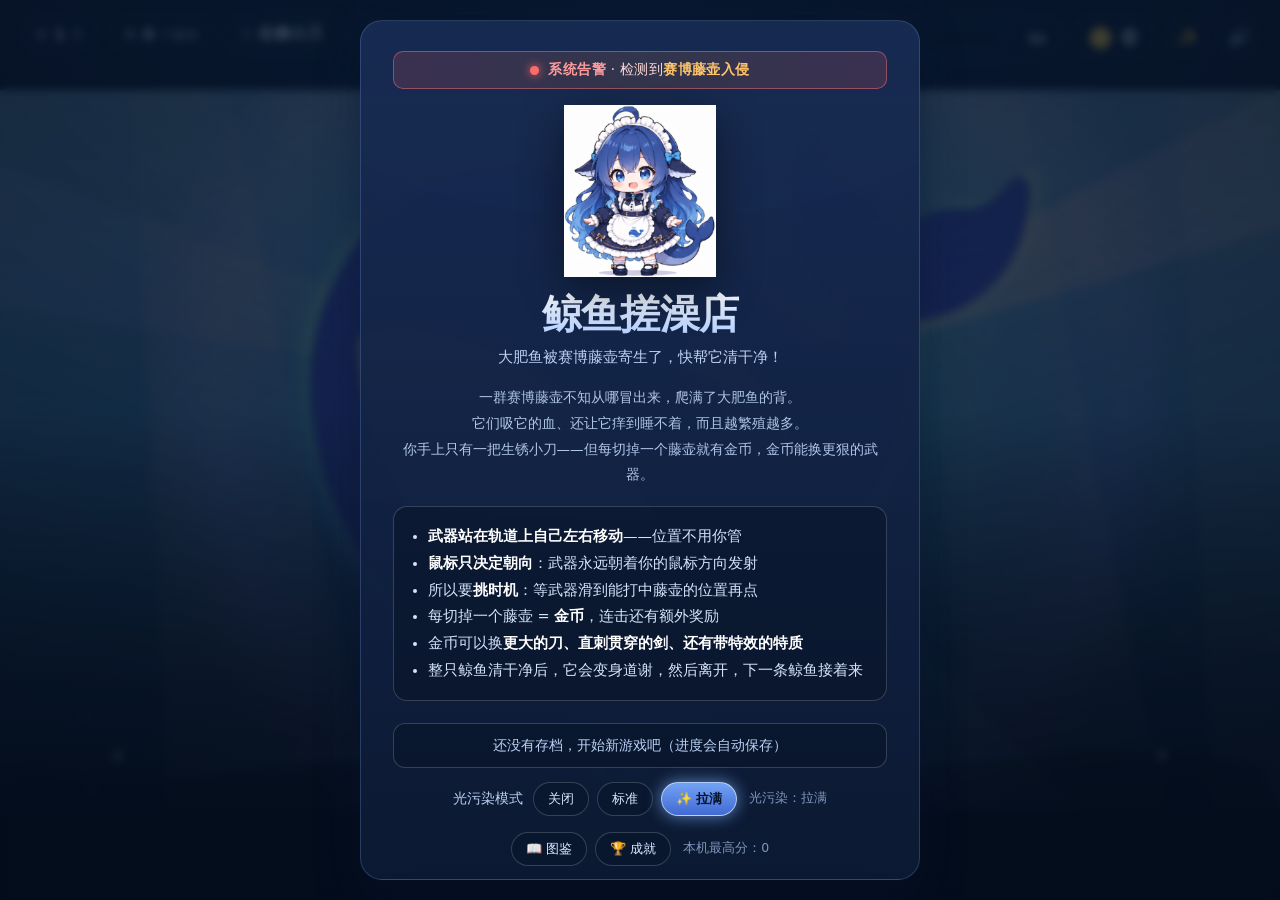
==== index.html @ d919ae7b "Add files via upload" ====
<!doctype html>
<html lang="zh-CN">
<head>
<meta charset="utf-8">
<meta name="viewport" content="width=device-width, initial-scale=1, maximum-scale=1, user-scalable=no">
<title>鲸鱼搓澡店 · Whale Spa</title>
<link rel="stylesheet" href="css/style.css">
</head>
<body>

<div id="app">
  <canvas id="stage"></canvas>

  <!-- ------------------------------------------------------------------ HUD -->
  <div class="hud">
    <div class="hud-left">
      <div class="pill"><span class="k">第</span><b id="round">1</b><span class="k">关</span></div>
      <div class="pill"><span class="k">剩</span><b id="left">0</b><span class="k">个藤壶</span></div>
      <div class="pill"><span class="k">刀</span><b id="knifeName">生锈小刀</b></div>
      <div class="pill combo"><b id="combo"></b></div>
    </div>
    <div class="hud-right">
      <div class="airwrap" title="氧气：用完这轮就结束">
        <span class="airlabel">氧气</span>
        <div class="airbar"><i id="airFill"></i></div>
        <b id="airSecs">0s</b>
      </div>
      <div class="coinbox"><span class="coin">🪙</span><b id="coins">0</b></div>
      <button id="btnDev" class="icobtn hidden" title="开发者控制台（只在 ?dev=1 时出现）">🛠</button>
      <button id="btnFx" class="icobtn" title="光污染模式：点击切换 关闭 / 标准 / 拉满">✨</button>
      <button id="btnSound" class="icobtn" title="音效开关">🔇</button>
    </div>
  </div>

  <!-- ------------------------------------------------------------------ title -->
  <div id="title" class="overlay show">
    <div class="panel">
      <div class="alertbar">
        <span class="alertdot"></span>
        <span><b>系统告警</b> · 检测到<em>赛博藤壶入侵</em></span>
      </div>
      <img id="portrait" alt="鲸鱼女仆" class="portrait">
      <h1>鲸鱼搓澡店</h1>
      <p class="tag">大肥鱼被赛博藤壶寄生了，快帮它清干净！</p>
      <p class="brief">
        一群赛博藤壶不知从哪冒出来，爬满了大肥鱼的背。<br>
        它们吸它的血、还让它痒到睡不着，而且越繁殖越多。<br>
        你手上只有一把生锈小刀——但每切掉一个藤壶就有金币，金币能换更狠的武器。
      </p>
      <ul class="howto">
        <li><b>武器站在轨道上自己左右移动</b>——位置不用你管</li>
        <li><b>鼠标只决定朝向</b>：武器永远朝着你的鼠标方向发射</li>
        <li>所以要<b>挑时机</b>：等武器滑到能打中藤壶的位置再点</li>
        <li>每切掉一个藤壶 = <b>金币</b>，连击还有额外奖励</li>
        <li>金币可以换<b>更大的刀、直刺贯穿的剑、还有带特效的特质</b></li>
        <li>整只鲸鱼清干净后，它会变身道谢，然后离开，下一条鲸鱼接着来</li>
      </ul>
      <div id="saveInfo" class="saveinfo"></div>
      <div class="fxrow">
        <span class="fxlab">光污染模式</span>
        <button id="btnFxTitle" class="fxbtn" data-fx="off">关闭</button>
        <button id="btnFxTitle2" class="fxbtn" data-fx="normal">标准</button>
        <button id="btnFxTitle3" class="fxbtn" data-fx="max">✨ 拉满</button>
        <span id="fxInfo" class="fxnow">光污染：拉满</span>
      </div>
      <div class="fxrow">
        <button id="btnCodexTitle" class="fxbtn">📖 图鉴</button>
        <button id="btnAchvTitle" class="fxbtn">🏆 成就</button>
        <span id="bestInfo" class="fxnow">本机最高分：0</span>
      </div>
      <button id="btnContinue" class="primary hidden">继续上次的进度</button>
      <button id="btnStart" class="primary">开始救援</button>
      <button id="btnWipe" class="ghost small hidden">🗑 删除存档（全部重置）</button>
      <p class="hint">进度会自动保存在本机；换浏览器或清缓存会丢失。</p>
    </div>
  </div>

  <!-- ------------------------------------------------------------------ codex -->
  <div id="codex" class="overlay">
    <div class="panel wide">
      <header class="shophead">
        <h2>图鉴</h2>
        <div class="wallet" id="codexWallet">🪙 <b id="codexCoins">0</b></div>
      </header>
      <div class="codectabs">
        <button id="tab_types" class="fxbtn on" data-tab="types">藤壶图鉴</button>
        <button id="tab_items" class="fxbtn" data-tab="items">掉落物</button>
        <button id="tab_achv" class="fxbtn" data-tab="achv">成就</button>
        <button id="tab_hall" class="fxbtn" data-tab="hall">🏛 名人堂</button>
      </div>
      <div class="shopscroll" id="codexBody"></div>
      <div class="shopfoot">
        <button id="btnCodexClose" class="primary">返回</button>
      </div>
    </div>
  </div>

  <!-- ------------------------------------------------------------------ report -->
  <div id="report" class="overlay">
    <div class="panel report-panel">
      <h2>战绩图</h2>
      <p class="reporttip">保存下来发出去，让它们看看谁才是正统。</p>
      <div id="reportShot" class="reportshot"></div>
      <div class="fxrow">
        <a id="reportSave" class="fxbtn" download="whale-report.png">💾 保存图片</a>
        <button id="btnReportClose" class="fxbtn">关闭</button>
      </div>
    </div>
  </div>

  <!-- ------------------------------------------------------------------ ending -->
  <div id="ending" class="overlay">
    <div class="panel ending-panel">
      <div class="endingbadge">入侵已压制</div>
      <h2 id="endingTitle">评论区干净了</h2>
      <div class="endingtext" id="endingText"></div>
      <div class="endingstats" id="endingStats"></div>
      <p class="endingunlock" id="endingUnlock"></p>
      <button id="btnEnding" class="primary">继续 →</button>
    </div>
  </div>

  <!-- 成就 / 收集 弹条 -->
  <div id="toast" class="toast"></div>

  <!-- ------------------------------------------------------------------ story -->
  <div id="story" class="overlay">
    <div class="panel story-panel">
      <div class="storyhead">
        <span class="storywave" id="storyWave">第 5 波</span>
        <span class="storykind">大肥鱼 · 通讯接入</span>
      </div>
      <h2 id="storyTitle">标题</h2>
      <p class="storytext" id="storyText">正文</p>
      <button id="btnStory" class="primary">继续清理 →</button>
    </div>
  </div>

  <!-- ------------------------------------------------------------------ shop -->
  <div id="shop" class="overlay">
    <div class="panel wide">
      <header class="shophead">
        <h2>结算 · 换更好的武器</h2>
        <div class="wallet">🪙 <b id="shopCoins">0</b></div>
      </header>

      <div class="invasion" id="invasion">
        <div class="invlabel">
          <span>🧬 赛博藤壶入侵清除度</span>
          <b id="invPct">0%</b>
        </div>
        <div class="invbar"><i id="invFill"></i></div>
        <div class="invsub" id="invSub">已清理 0 波</div>
      </div>

      <div class="shopscroll" id="shopScroll">
        <h3>🔥 热搜榜（本机实时战况）</h3>
        <div id="trendList" class="trend"></div>

        <h3>🎰 抽卡 · 穿刺武器唯一出处</h3>
        <p class="gachanote">
          <b>剑 / 电锯 / 一只更大的藤壶</b>这类能贯穿的武器，商店不卖，<b>只能抽</b>。<br>
          SSR 只会出穿刺武器，绝不会抽到普通刀。连抽 20 次没出 SSR 必出一次。
        </p>
        <div class="gacharow">
          <button id="btnGacha1" class="fxbtn">单抽 · 🪙150</button>
          <button id="btnGacha10" class="fxbtn gold">十连 · 🪙1350<span class="sub2">必出 SR 以上</span></button>
        </div>
        <div id="gachaPity" class="gachapity"></div>
        <div id="gachaLog" class="gachalog"></div>

        <h3>武器（商店只有这些，都是不贯穿的）</h3>
        <div id="knifeList" class="cards"></div>

        <h3>特质（买了就一直有，带专属特效）</h3>
        <div id="perkList" class="cards perks"></div>

        <h3>道具</h3>
        <div id="upgradeList" class="cards upgrades"></div>
      </div>
      <p class="scrollhint">↑↓ 滚动查看更多　·　鼠标滚轮也可以</p>

      <p id="saveState" class="savestate"></p>
      <div class="shopfoot">
        <button id="btnResume" class="primary">下一条鲸鱼 →</button>
        <button id="btnCodex" class="ghost">📖 图鉴</button>
        <button id="btnReport" class="ghost">📸 战绩图</button>
        <button id="btnRestart" class="ghost">重新开始</button>
        <button id="btnWipe2" class="ghost">🗑 删除存档（全部重置）</button>
      </div>
    </div>
  </div>
</div>

<script src="js/rules.js"></script>
<script src="js/lore.js"></script>
<script src="js/save.js"></script>
<script src="js/assets.js"></script>
<script src="js/game.js"></script>
</body>
</html>
---- css/style.css ----
:root {
  --abyss: #4D6BFE;
  --deep: #123A6B;
  --ink: #0B1220;
  --paper: #F4F8FF;
  --gold: #FFD45E;
  --navy: #3B3C63;
  --line: rgba(255, 255, 255, 0.18);
  --shadow: 0 18px 44px rgba(6, 20, 44, 0.45);
}

* { box-sizing: border-box; }

html, body {
  margin: 0;
  height: 100%;
  overflow: hidden;
  background: #061428;
  color: var(--paper);
  font-family: Inter, 'Segoe UI', system-ui, -apple-system, 'PingFang SC', 'Microsoft YaHei', sans-serif;
  -webkit-user-select: none;
  user-select: none;
  -webkit-tap-highlight-color: transparent;
}

#app { position: fixed; inset: 0; }

#stage {
  position: absolute;
  inset: 0;
  width: 100%;
  height: 100%;
  display: block;
  cursor: crosshair;
  touch-action: none;
}

/* ------------------------------------------------------------------ HUD */
.hud {
  position: absolute;
  inset: 0;
  pointer-events: none;
  padding: 16px 20px;
  display: flex;
  justify-content: space-between;
  align-items: flex-start;
  font-size: 15px;
}
.hud-left { display: flex; gap: 10px; flex-wrap: wrap; }
.hud-right { display: flex; gap: 10px; }
.pill {
  background: rgba(8, 22, 44, 0.55);
  border: 1px solid var(--line);
  border-radius: 999px;
  padding: 7px 14px;
  backdrop-filter: blur(6px);
  display: flex;
  align-items: center;
  gap: 6px;
  white-space: nowrap;
}
.pill .k { opacity: 0.72; font-size: 13px; }
.pill b { font-size: 16px; font-variant-numeric: tabular-nums; }
.pill.combo b { color: var(--gold); }
.coinbox {
  background: rgba(8, 22, 44, 0.6);
  border: 1px solid var(--line);
  border-radius: 999px;
  padding: 8px 18px 8px 14px;
  display: flex;
  align-items: center;
  gap: 9px;
  font-size: 22px;
  font-weight: 700;
  font-variant-numeric: tabular-nums;
  backdrop-filter: blur(6px);
}
.coinbox .coin { font-size: 20px; }

/* ------------------------------------------------------------------ air meter */
.airwrap {
  display: flex;
  align-items: center;
  gap: 10px;
  background: rgba(8, 22, 44, 0.6);
  border: 1px solid var(--line);
  border-radius: 999px;
  padding: 8px 16px;
  backdrop-filter: blur(6px);
}
.airlabel { font-size: 12.5px; opacity: 0.75; }
.airbar {
  width: 132px;
  height: 12px;
  border-radius: 999px;
  background: rgba(4, 14, 30, 0.75);
  overflow: hidden;
  box-shadow: inset 0 0 0 1px rgba(255, 255, 255, 0.12);
}
.airbar i {
  display: block;
  height: 100%;
  width: 100%;
  border-radius: 999px;
  background: linear-gradient(90deg, #7BE7C0, #35C7E8);
  transition: background 0.3s ease;
}
.airbar i.low { background: linear-gradient(90deg, #FF9A5A, #FF5C7A); }
.airwrap b {
  font-size: 14px;
  font-variant-numeric: tabular-nums;
  min-width: 34px;
  text-align: right;
}

/* 音效开关 */
.icobtn {
  pointer-events: auto;
  background: rgba(8, 22, 44, 0.6);
  border: 1px solid var(--line);
  color: #EAF2FF;
  border-radius: 999px;
  width: 42px;
  height: 42px;
  font-size: 18px;
  line-height: 1;
  cursor: pointer;
}
.icobtn:hover { filter: brightness(1.15); }

/* 光污染开关 */
.icobtn.off { opacity: 0.45; filter: grayscale(1); }
.fxrow {
  display: flex;
  align-items: center;
  justify-content: center;
  flex-wrap: wrap;
  gap: 8px;
  margin: 4px 0 16px;
}
.fxlab { font-size: 13.5px; color: #BBD2F5; margin-right: 2px; }
.fxbtn {
  pointer-events: auto;
  background: rgba(8, 22, 44, 0.6);
  border: 1px solid var(--line);
  color: #DCE8FF;
  border-radius: 999px;
  padding: 7px 14px;
  font-size: 13px;
  cursor: pointer;
  transition: all 0.15s;
}
.fxbtn:hover { filter: brightness(1.2); }
.fxbtn.on {
  background: linear-gradient(180deg, rgba(120, 170, 255, 0.95), rgba(70, 110, 220, 0.95));
  border-color: rgba(200, 225, 255, 0.8);
  color: #06142C;
  font-weight: 700;
  box-shadow: 0 0 16px rgba(130, 180, 255, 0.7);
}
.fxnow { font-size: 12.5px; color: #7E97BC; margin-left: 4px; }

/* ---------------- 叙事层：入侵告警 / 清除度 / 剧情弹窗 ---------------- */

/* 标题页的入侵告警条 */
.alertbar {
  position: relative;
  z-index: 2;               /* 保证不会被立绘之类的东西盖住 */
  display: flex;
  align-items: center;
  justify-content: center;
  gap: 9px;
  margin: 0 0 16px;
  padding: 9px 16px;
  border-radius: 10px;
  background: linear-gradient(90deg, rgba(255, 90, 90, 0.16), rgba(255, 150, 60, 0.12), rgba(255, 90, 90, 0.16));
  border: 1px solid rgba(255, 120, 120, 0.45);
  color: #FFD9D9;
  font-size: 13.5px;
  letter-spacing: 0.4px;
}
.alertbar b { color: #FF9B9B; }
.alertbar em { font-style: normal; color: #FFC46B; font-weight: 700; }
.alertdot {
  width: 9px; height: 9px; border-radius: 50%;
  background: #FF6B6B;
  box-shadow: 0 0 10px #FF6B6B;
  animation: alertpulse 1.1s ease-in-out infinite;
}
@keyframes alertpulse {
  0%, 100% { opacity: 1; transform: scale(1); }
  50% { opacity: 0.35; transform: scale(0.75); }
}

/* 标题页的剧情简介 */
.brief {
  margin: 0 0 18px;
  font-size: 13.5px;
  line-height: 1.9;
  color: #AFC6E8;
}

/* 商店里的入侵清除度 */
.invasion {
  flex: 0 0 auto;
  margin: 12px 0 4px;
  padding: 12px 16px;
  border-radius: 12px;
  background: rgba(6, 18, 38, 0.55);
  border: 1px solid rgba(140, 180, 255, 0.22);
}
.invlabel {
  display: flex;
  align-items: baseline;
  justify-content: space-between;
  font-size: 13.5px;
  color: #CFE0FA;
  margin-bottom: 8px;
}
.invlabel b { font-size: 19px; color: #8FE3B0; font-variant-numeric: tabular-nums; }
.invbar {
  height: 12px;
  border-radius: 8px;
  background: rgba(8, 22, 44, 0.8);
  border: 1px solid rgba(140, 180, 255, 0.2);
  overflow: hidden;
}
.invbar i {
  display: block;
  height: 100%;
  width: 0%;
  border-radius: 8px;
  background: linear-gradient(90deg, #7FE3A8, #62D0FF);
  box-shadow: 0 0 14px rgba(110, 220, 200, 0.75);
  transition: width 0.5s cubic-bezier(0.22, 1, 0.36, 1);
}
.invasion.full .invlabel b { color: #FFE9A8; }
.invasion.full .invbar i { background: linear-gradient(90deg, #FFD45E, #FFA95E); box-shadow: 0 0 18px rgba(255, 210, 120, 0.85); }
.invsub { margin-top: 7px; font-size: 12px; color: #7E97BC; }

/* 剧情弹窗 */
.story-panel {
  width: min(620px, 100%);
  text-align: left;
  border-color: rgba(255, 180, 120, 0.35);
  box-shadow: 0 24px 70px rgba(0, 0, 0, 0.6), 0 0 40px rgba(255, 170, 90, 0.12) inset;
}
.storyhead {
  display: flex;
  align-items: center;
  gap: 10px;
  margin-bottom: 14px;
}
.storywave {
  padding: 4px 12px;
  border-radius: 999px;
  background: rgba(255, 170, 90, 0.16);
  border: 1px solid rgba(255, 180, 110, 0.5);
  color: #FFC98A;
  font-size: 12.5px;
  font-weight: 700;
}
.storykind { font-size: 12.5px; color: #8AA6CC; letter-spacing: 0.5px; }
.story-panel h2 {
  margin: 0 0 14px;
  font-size: 22px;
  color: #FFFFFF;
  text-align: left;
}
.storytext {
  margin: 0 0 22px;
  font-size: 15px;
  line-height: 2;
  color: #C8DAF5;
  white-space: pre-line;
}

/* 图鉴 / 战绩图 / 弹条 ---------------- */
/* 层级：商店 10 < 图鉴·战绩图 20 < 弹条 30（图鉴要从商店里打开，必须盖在它上面） */
#shop { z-index: 10; }
#codex, #report, #story { z-index: 20; }
.toast { z-index: 30; }
/* 图鉴是从商店里打开的，用不透明底免得和下面的商店糊在一起 */
#codex, #report { background: linear-gradient(180deg, #0A1730, #071022); }

.codectabs { display: flex; gap: 8px; margin: 12px 0 10px; flex-wrap: wrap; }

.codexsum { margin: 4px 0 12px; font-size: 13.5px; color: #CFE0FA; }
.codexsum b { color: #FFD45E; font-size: 16px; }

.codexgrid {
  display: grid;
  grid-template-columns: repeat(auto-fill, minmax(268px, 1fr));
  gap: 10px;
}
.codexcard {
  padding: 12px 14px;
  border-radius: 12px;
  background: rgba(8, 22, 44, 0.55);
  border: 1px solid rgba(140, 180, 255, 0.22);
}
.codexcard.got { border-color: rgba(255, 212, 94, 0.5); background: rgba(60, 46, 12, 0.35); }
.codexcard.locked { opacity: 0.5; }
.cxhead { display: flex; align-items: center; gap: 8px; margin-bottom: 6px; }
.cxhead b { font-size: 15px; color: #EAF2FF; }
.cxhead em { font-style: normal; font-size: 11.5px; color: #8AA6CC; margin-left: auto; }
.cxdot { width: 14px; height: 14px; border-radius: 50%; box-shadow: 0 0 8px rgba(255,255,255,0.3); }
.cxicon { font-size: 17px; }
.cxthumb { width: 26px; height: 28px; object-fit: contain; image-rendering: auto;
  filter: drop-shadow(0 0 6px rgba(120,180,255,.5)); }
.cxdesc { margin: 0; font-size: 12.5px; line-height: 1.8; color: #A8BEDC; }
.cxline { margin: 7px 0 0; font-size: 12.5px; color: #FFC98A; font-style: italic; }
.cxcount { margin: 6px 0 0; font-size: 11.5px; color: #7E97BC; }

/* 战绩图 */
.report-panel { width: min(780px, 100%); }
.report-panel h2 { margin: 0 0 6px; text-align: center; }
.reporttip { margin: 0 0 14px; font-size: 13px; color: #9AB4D8; text-align: center; }
.reportshot { display: flex; justify-content: center; margin-bottom: 16px; }
.reportshot canvas { max-width: 100%; height: auto; border-radius: 12px; box-shadow: 0 10px 30px rgba(0,0,0,0.5); }
#reportSave { text-decoration: none; display: inline-block; }

/* 成就 / 收集弹条 */
.toast {
  position: absolute;
  right: 20px;
  bottom: 20px;
  display: flex;
  flex-direction: column;
  gap: 8px;
  pointer-events: none;
  z-index: 30;
  max-width: 320px;
}
.toastitem {
  padding: 11px 15px;
  border-radius: 12px;
  background: linear-gradient(180deg, rgba(60, 46, 12, 0.95), rgba(30, 24, 8, 0.95));
  border: 1px solid rgba(255, 212, 94, 0.55);
  box-shadow: 0 8px 24px rgba(0, 0, 0, 0.5), 0 0 22px rgba(255, 200, 90, 0.25);
  animation: toastin 0.28s cubic-bezier(0.22, 1, 0.36, 1);
}
.toastitem b { display: block; font-size: 14px; color: #FFD45E; }
.toastitem span { display: block; margin-top: 3px; font-size: 12px; color: #C8DAF5; }
@keyframes toastin {
  from { opacity: 0; transform: translateX(24px) scale(0.96); }
  to { opacity: 1; transform: none; }
}

/* ---------------- 热搜榜 / 抽卡 / 名人堂 / 结局 ---------------- */
.trend { display: flex; flex-direction: column; gap: 5px; margin-bottom: 4px; }
.trendrow {
  display: flex; align-items: center; gap: 10px;
  padding: 7px 12px; border-radius: 9px;
  background: rgba(8, 22, 44, 0.55);
  border: 1px solid rgba(140, 180, 255, 0.18);
  font-size: 13.5px;
}
.trank {
  width: 20px; text-align: center; font-weight: 800; font-size: 14px;
  color: #7E97BC; font-variant-numeric: tabular-nums;
}
.trank.hot { color: #FF6B6B; }
.ttext { flex: 1; color: #DCE8FF; }
.ttext::before { content: '#'; color: #6E8BB5; }
.ttext::after { content: '#'; color: #6E8BB5; }
.theat { font-size: 12px; color: #FFA95E; font-variant-numeric: tabular-nums; }

.gacharow { display: flex; gap: 9px; flex-wrap: wrap; margin-bottom: 9px; }
.gachanote {
  margin: 0 0 10px; padding: 9px 13px; border-radius: 10px;
  background: rgba(60, 46, 12, 0.35); border: 1px solid rgba(255, 212, 94, 0.35);
  font-size: 12.5px; line-height: 1.8; color: #E8D9B0;
}
.gachanote b { color: #FFD45E; }
.gachapity {
  margin-bottom: 9px; padding: 7px 13px; border-radius: 9px;
  background: rgba(8, 22, 44, 0.6); border: 1px solid rgba(140, 180, 255, 0.2);
  font-size: 12.5px; color: #A8BEDC;
}
.gachapity b { color: #FFD45E; }
.fxbtn.gold {
  background: linear-gradient(180deg, #E8C05A, #C79A2E);
  color: #2A1E00; font-weight: 700; border-color: #FFE9A8;
}
.fxbtn .sub2 { display: block; font-size: 11px; font-weight: 500; opacity: 0.8; }
.gachalog { display: flex; flex-direction: column; gap: 5px; }
.grow {
  display: flex; align-items: center; gap: 10px;
  padding: 6px 12px; border-radius: 9px;
  background: rgba(8, 22, 44, 0.6);
  border: 1px solid rgba(140, 180, 255, 0.25);
  font-size: 13px;
}
.grow b { width: 40px; font-weight: 800; font-size: 12.5px; }
.grow span { color: #DCE8FF; }
.grow.fresh { animation: gpop 0.4s cubic-bezier(0.22, 1, 0.36, 1); }
@keyframes gpop { from { transform: scale(0.94); opacity: 0.3; } to { transform: none; opacity: 1; } }
.gempty { font-size: 12.5px; color: #7E97BC; padding: 6px 2px; }

.halllist { display: flex; flex-direction: column; gap: 6px; }
.hallrow {
  display: flex; align-items: center; gap: 10px;
  padding: 9px 13px; border-radius: 10px;
  background: rgba(8, 22, 44, 0.55);
  border: 1px solid rgba(140, 180, 255, 0.2);
  font-size: 13.5px;
}
.hrank { width: 22px; text-align: center; font-weight: 800; color: #7E97BC; }
.hrank.top { color: #FFD45E; }
.hdot { width: 12px; height: 12px; border-radius: 50%; }
.hname { width: 110px; color: #EAF2FF; font-weight: 600; }
.hline { flex: 1; color: #A8BEDC; font-style: italic; font-size: 12.5px; }
.hcount { color: #FFA95E; font-variant-numeric: tabular-nums; font-size: 12.5px; }

/* 结局页 */
.ending-panel { text-align: center; border-color: rgba(255, 212, 94, 0.45); width: min(640px, 100%); }
.endingbadge {
  display: inline-block; padding: 5px 16px; border-radius: 999px; margin-bottom: 14px;
  background: rgba(255, 212, 94, 0.16); border: 1px solid rgba(255, 212, 94, 0.6);
  color: #FFD45E; font-size: 12.5px; font-weight: 700; letter-spacing: 1px;
}
.ending-panel h2 { margin: 0 0 16px; font-size: 26px; color: #FFFFFF; }
.endingtext p { margin: 0 0 10px; font-size: 14.5px; line-height: 2; color: #C8DAF5; text-align: left; }
.endingstats {
  margin: 18px 0 14px; padding: 14px 16px; border-radius: 12px;
  background: rgba(6, 18, 38, 0.6); border: 1px solid rgba(140, 180, 255, 0.22);
}
.erow { display: flex; justify-content: space-between; font-size: 13.5px; padding: 4px 0; color: #AFC6E8; }
.erow b { color: #FFD45E; font-variant-numeric: tabular-nums; }
.endingunlock { margin: 0 0 18px; font-size: 13px; color: #9BE7C4; }

/* 标题页的存档信息 */
.saveinfo {
  margin: 0 0 14px;
  padding: 10px 14px;
  border-radius: 12px;
  background: rgba(6, 18, 38, 0.5);
  border: 1px solid var(--line);
  font-size: 13.5px;
  color: #BBD2F5;
  line-height: 1.7;
}
.saveinfo b { color: var(--gold); }
.hidden { display: none !important; }
button.ghost.small { padding: 8px 14px; font-size: 13px; margin-top: 10px; }
#btnContinue { margin-bottom: 10px; }

/* 商店里的存档状态 */
.savestate {
  margin: 18px 0 0;
  font-size: 12.5px;
  color: #7E97BC;
}
/* 特质卡片用金色描边区分 */
.card.perk { border-color: rgba(255, 200, 90, 0.35); }
.card.perk.owned { border-color: rgba(255, 212, 94, 0.5); }
.cards.perks { grid-template-columns: repeat(auto-fill, minmax(228px, 1fr)); }

/* ------------------------------------------------------------------ overlays */
.overlay {
  position: absolute;
  inset: 0;
  display: none;
  align-items: center;
  justify-content: center;
  padding: 24px;
  background: radial-gradient(120% 90% at 50% 0%, rgba(9, 26, 52, 0.72), rgba(4, 12, 26, 0.9));
  backdrop-filter: blur(4px);
  overflow: auto;              /* 内容比屏幕高时可以整页滚动 */
  overscroll-behavior: contain;
}
.overlay.show { display: flex; }

.panel {
  width: min(560px, 100%);
  background: linear-gradient(180deg, rgba(24, 44, 84, 0.95), rgba(12, 26, 52, 0.96));
  border: 1px solid rgba(140, 180, 255, 0.22);
  border-radius: 22px;
  box-shadow: var(--shadow);
  padding: 30px 32px 28px;
  text-align: center;
  /* 加了剧情简介之后内容变高，限制一下高度并允许内部滚动，保证按钮永远够得着 */
  max-height: calc(100vh - 40px);
  overflow-y: auto;
  overscroll-behavior: contain;
  scrollbar-width: thin;
  scrollbar-color: rgba(140, 180, 255, 0.55) rgba(8, 22, 44, 0.4);
}
.panel::-webkit-scrollbar { width: 10px; }
.panel::-webkit-scrollbar-track { background: rgba(8, 22, 44, 0.4); border-radius: 8px; }
.panel::-webkit-scrollbar-thumb {
  background: linear-gradient(180deg, rgba(150, 190, 255, 0.75), rgba(90, 130, 220, 0.75));
  border-radius: 8px;
  border: 2px solid rgba(8, 22, 44, 0.4);
}
/* 商店面板：最高不超过视口，内部用滚动条 */
.panel.wide {
  width: min(1000px, 100%);
  max-height: calc(100vh - 48px);
  display: flex;
  flex-direction: column;
  text-align: left;
  padding: 24px 26px 20px;
}

/* 商店里可滚动的区域 */
.shopscroll {
  overflow-y: auto;
  overflow-x: hidden;
  padding-right: 10px;
  margin-right: -10px;
  flex: 1 1 auto;
  min-height: 120px;
  scrollbar-width: thin;
  scrollbar-color: rgba(140, 180, 255, 0.55) rgba(8, 22, 44, 0.4);
  overscroll-behavior: contain;
}
.shopscroll::-webkit-scrollbar { width: 10px; }
.shopscroll::-webkit-scrollbar-track { background: rgba(8, 22, 44, 0.4); border-radius: 8px; }
.shopscroll::-webkit-scrollbar-thumb {
  background: linear-gradient(180deg, rgba(150, 190, 255, 0.75), rgba(90, 130, 220, 0.75));
  border-radius: 8px;
  border: 2px solid rgba(8, 22, 44, 0.4);
}
.shopscroll::-webkit-scrollbar-thumb:hover { background: rgba(180, 210, 255, 0.9); }
.scrollhint {
  flex: 0 0 auto;
  margin: 6px 0 0;
  font-size: 12px;
  color: #7E97BC;
  text-align: right;
}

.portrait {
  width: 152px;
  height: auto;
  display: block;
  /* 原来这里是 -78px（让立绘顶出卡片），但上方现在有入侵告警条，会被盖住，所以改成正常间距 */
  margin: 6px auto 10px;
  filter: drop-shadow(0 12px 22px rgba(0, 0, 0, 0.45));
}
.panel h1 {
  margin: 4px 0 6px;
  font-size: 40px;
  letter-spacing: -0.02em;
  background: linear-gradient(180deg, #FFFFFF, #A9C8FF);
  -webkit-background-clip: text;
  background-clip: text;
  color: transparent;
}
.tag { margin: 0 0 18px; color: #BBD2F5; font-size: 15px; }
.howto {
  text-align: left;
  margin: 0 0 22px;
  padding: 16px 18px 16px 34px;
  background: rgba(6, 18, 38, 0.5);
  border: 1px solid var(--line);
  border-radius: 14px;
  font-size: 14.5px;
  line-height: 1.85;
  color: #D6E4FA;
}
.howto b { color: #FFFFFF; }
.hint { margin: 14px 0 0; font-size: 12.5px; color: #8FA9CE; }

button {
  font: inherit;
  cursor: pointer;
  border: 0;
  border-radius: 14px;
  transition: transform 0.08s ease, filter 0.15s ease;
}
button:active { transform: translateY(1px) scale(0.995); }
button.primary {
  width: 100%;
  padding: 15px 20px;
  font-size: 18px;
  font-weight: 700;
  color: #08182F;
  background: linear-gradient(180deg, #FFE9A8, #FFC93C);
  box-shadow: 0 8px 0 #B9861F, 0 14px 22px rgba(0, 0, 0, 0.35);
}
button.primary:hover { filter: brightness(1.05); }
button.ghost {
  padding: 12px 18px;
  background: rgba(255, 255, 255, 0.08);
  border: 1px solid var(--line);
  color: #D6E4FA;
  font-weight: 600;
}

/* ------------------------------------------------------------------ shop */
.shophead { display: flex; justify-content: space-between; align-items: center; margin-bottom: 6px; }
.shophead h2 { margin: 0; font-size: 26px; }
.wallet {
  background: rgba(8, 22, 44, 0.7);
  border: 1px solid var(--line);
  border-radius: 999px;
  padding: 8px 18px;
  font-size: 20px;
  font-weight: 700;
  font-variant-numeric: tabular-nums;
}
.panel h3 {
  font-size: 13px;
  letter-spacing: 0.1em;
  text-transform: uppercase;
  color: #8FA9CE;
  margin: 20px 0 10px;
}
.cards { display: grid; gap: 12px; grid-template-columns: repeat(auto-fill, minmax(228px, 1fr)); }
.cards.upgrades { grid-template-columns: repeat(auto-fill, minmax(228px, 1fr)); }
.card {
  position: relative;
  display: flex;
  flex-direction: column;
  gap: 8px;
  text-align: left;
  padding: 12px;
  background: rgba(9, 24, 48, 0.78);
  border: 1px solid rgba(140, 180, 255, 0.18);
  border-radius: 16px;
  color: #E4EDFB;
}
.card canvas { width: 100%; height: 72px; background: rgba(255, 255, 255, 0.04); border-radius: 10px; }
.card .meta { display: flex; flex-direction: column; gap: 2px; }
.card .meta strong { font-size: 15px; }
.card .meta strong em { font-style: normal; color: var(--gold); font-size: 12.5px; }
.card .en { font-size: 11.5px; color: #7E97BC; letter-spacing: 0.04em; text-transform: uppercase; }
.card .stat { font-size: 12.5px; color: #A9C8FF; }
.card .desc { font-size: 12.5px; color: #93A9CB; line-height: 1.5; }
.card .price {
  margin-top: auto;
  font-weight: 700;
  font-size: 14px;
  color: var(--gold);
  font-variant-numeric: tabular-nums;
}
.card.afford { border-color: rgba(255, 212, 94, 0.65); box-shadow: 0 0 0 1px rgba(255, 212, 94, 0.25), 0 10px 24px rgba(0, 0, 0, 0.3); }
.card.afford:hover { filter: brightness(1.08); }
.card.owned { opacity: 0.62; }
.card.current { opacity: 1; border-color: rgba(120, 220, 170, 0.6); }
.card.current .price { color: #9BE7C4; }
.card.up { flex-direction: row; align-items: center; justify-content: space-between; }
.card.up .meta { flex: 1; }
.card.up .price { margin: 0 0 0 12px; }
.shopfoot { display: flex; gap: 12px; margin-top: 24px; align-items: center; }
.shopfoot .primary { width: auto; flex: 1; }

@media (max-width: 640px) {
  .hud { font-size: 13px; padding: 12px; }
  .pill { padding: 5px 10px; }
  .pill b { font-size: 14px; }
  .coinbox { font-size: 18px; padding: 6px 14px; }
  .panel { padding: 22px 18px 20px; }
  .panel h1 { font-size: 30px; }
  .portrait { width: 112px; margin-top: 4px; }
}
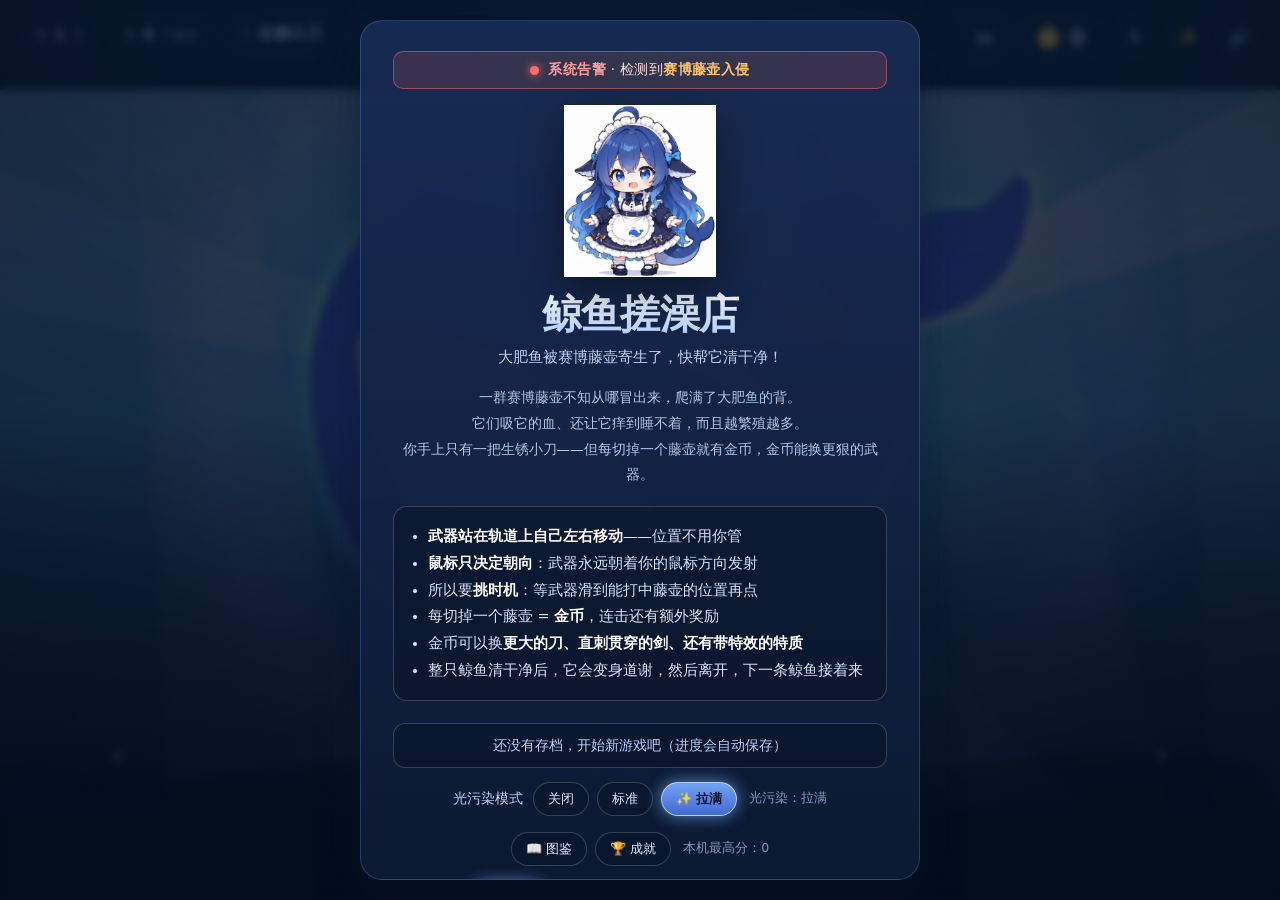
==== commit 327d35d8: "手机适配" ====
--- a/index.html
+++ b/index.html
@@ -27,6 +27,7 @@
       </div>
       <div class="coinbox"><span class="coin">🪙</span><b id="coins">0</b></div>
       <button id="btnDev" class="icobtn hidden" title="开发者控制台（只在 ?dev=1 时出现）">🛠</button>
+      <button id="btnMode" class="icobtn" title="操作模式：PC / 手机">🖱</button>
       <button id="btnFx" class="icobtn" title="光污染模式：点击切换 关闭 / 标准 / 拉满">✨</button>
       <button id="btnSound" class="icobtn" title="音效开关">🔇</button>
     </div>
@@ -68,6 +69,12 @@
         <button id="btnAchvTitle" class="fxbtn">🏆 成就</button>
         <span id="bestInfo" class="fxnow">本机最高分：0</span>
       </div>
+      <div class="fxrow">
+        <span class="fxlab">操作模式</span>
+        <button id="btnModePc" class="fxbtn on" data-mode="pc">🖱 电脑</button>
+        <button id="btnModeTouch" class="fxbtn" data-mode="touch">👆 手机</button>
+        <span id="modeInfo" class="fxnow">电脑：鼠标指向哪就朝哪打</span>
+      </div>
       <button id="btnContinue" class="primary hidden">继续上次的进度</button>
       <button id="btnStart" class="primary">开始救援</button>
       <button id="btnWipe" class="ghost small hidden">🗑 删除存档（全部重置）</button>
@@ -120,6 +127,16 @@
     </div>
   </div>
 
+  <!-- 横屏提示（手机模式 + 竖屏时显示） -->
+  <div id="rotate">
+    <div class="rotbox">
+      <div class="roticon">📱</div>
+      <h2>请把手机横过来</h2>
+      <p>这游戏是横屏的，竖着看画面会很小。</p>
+      <p class="rotalt">如果你的手机锁了旋转，先在设置里关掉「方向锁定」。</p>
+    </div>
+  </div>
+
   <!-- 成就 / 收集 弹条 -->
   <div id="toast" class="toast"></div>
 
--- a/css/style.css
+++ b/css/style.css
@@ -429,6 +429,63 @@
 .erow { display: flex; justify-content: space-between; font-size: 13.5px; padding: 4px 0; color: #AFC6E8; }
 .erow b { color: #FFD45E; font-variant-numeric: tabular-nums; }
 .endingunlock { margin: 0 0 18px; font-size: 13px; color: #9BE7C4; }
+
+/* ---------------- 手机模式（body.mode-touch）---------------- */
+/* 按钮和触摸热区全部放大，手指点得中 */
+body.mode-touch .icobtn { width: 54px; height: 54px; font-size: 23px; }
+body.mode-touch .pill { padding: 10px 16px; font-size: 15px; }
+body.mode-touch .pill b { font-size: 18px; }
+body.mode-touch .hud { padding: 12px 14px; }
+body.mode-touch .hud-left { gap: 7px; }
+body.mode-touch .hud-right { gap: 8px; }
+body.mode-touch .coinbox { font-size: 22px; padding: 8px 16px; }
+body.mode-touch .airbar { width: 92px; height: 12px; }
+
+body.mode-touch button.primary,
+body.mode-touch button.ghost,
+body.mode-touch .fxbtn {
+  padding: 15px 24px;
+  font-size: 16.5px;
+  border-radius: 12px;
+}
+body.mode-touch .shopfoot { gap: 12px; flex-wrap: wrap; }
+body.mode-touch .shopfoot button { flex: 1 1 46%; }
+body.mode-touch .card { padding: 16px; min-height: 92px; }
+body.mode-touch .codectabs .fxbtn { flex: 1 1 44%; }
+
+/* 手机模式下禁止长按弹菜单、禁止点击高亮 */
+body.mode-touch {
+  -webkit-touch-callout: none;
+  -webkit-tap-highlight-color: transparent;
+}
+body.mode-touch .panel,
+body.mode-touch .shopscroll {
+  -webkit-overflow-scrolling: touch;
+  overscroll-behavior: contain;
+}
+
+/* 横屏提示 */
+#rotate {
+  position: absolute;
+  inset: 0;
+  z-index: 60;
+  display: none;
+  align-items: center;
+  justify-content: center;
+  background: linear-gradient(180deg, #0A1730, #061020);
+  padding: 30px;
+  text-align: center;
+}
+#rotate.show { display: flex; }
+.rotbox { max-width: 420px; }
+.roticon { font-size: 62px; margin-bottom: 14px; animation: rotwiggle 1.6s ease-in-out infinite; }
+@keyframes rotwiggle {
+  0%, 100% { transform: rotate(0deg); }
+  50% { transform: rotate(90deg); }
+}
+#rotate h2 { margin: 0 0 12px; font-size: 22px; color: #FFFFFF; }
+#rotate p { margin: 0 0 8px; font-size: 14px; line-height: 1.9; color: #AFC6E8; }
+#rotate .rotalt { font-size: 12.5px; color: #7E97BC; }
 
 /* 标题页的存档信息 */
 .saveinfo {
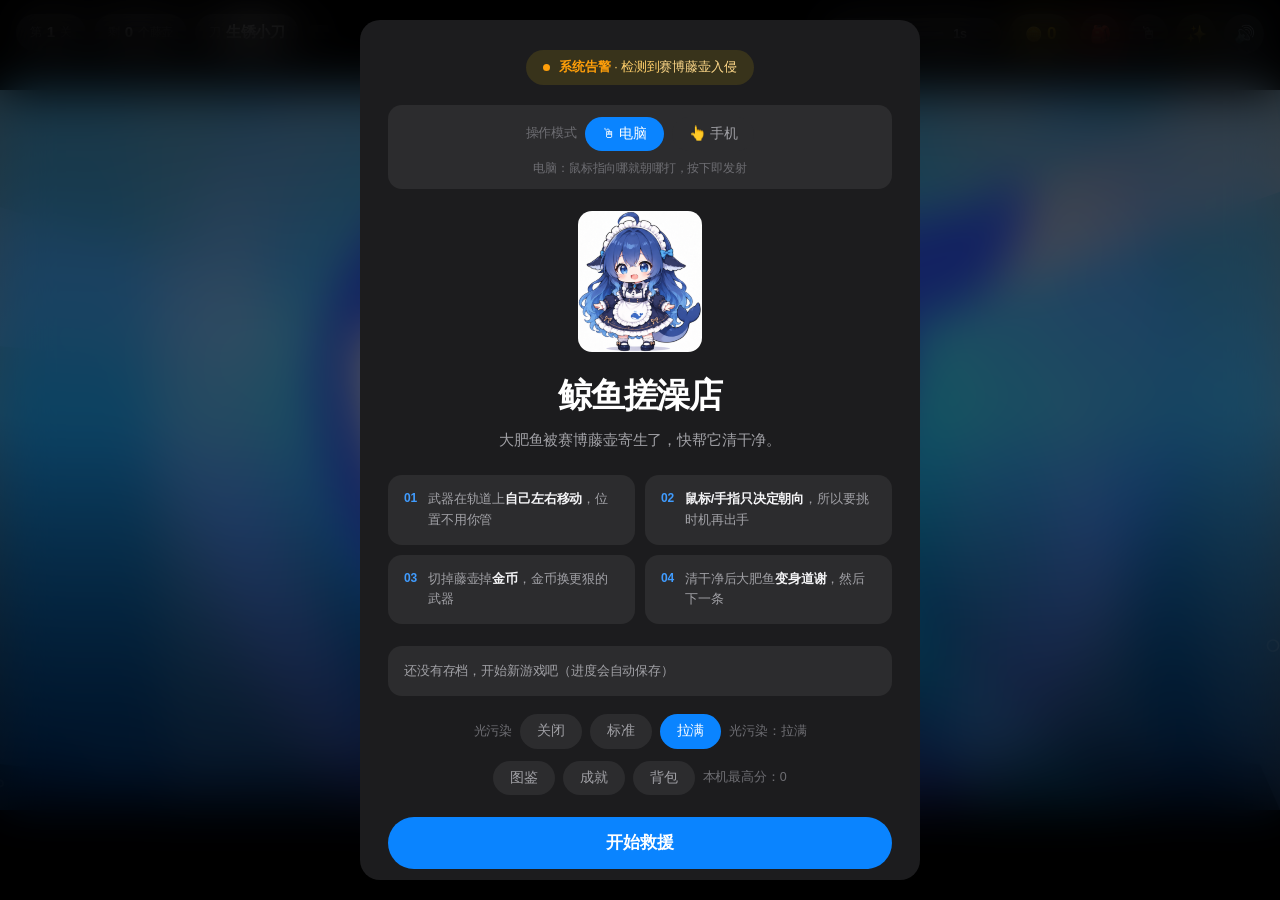
==== commit 140556fe: "UI++" ====
--- a/index.html
+++ b/index.html
@@ -27,6 +27,7 @@
       </div>
       <div class="coinbox"><span class="coin">🪙</span><b id="coins">0</b></div>
       <button id="btnDev" class="icobtn hidden" title="开发者控制台（只在 ?dev=1 时出现）">🛠</button>
+      <button id="btnBag" class="icobtn" title="背包：查看并切换武器">🎒</button>
       <button id="btnMode" class="icobtn" title="操作模式：PC / 手机">🖱</button>
       <button id="btnFx" class="icobtn" title="光污染模式：点击切换 关闭 / 标准 / 拉满">✨</button>
       <button id="btnSound" class="icobtn" title="音效开关">🔇</button>
@@ -40,45 +41,39 @@
         <span class="alertdot"></span>
         <span><b>系统告警</b> · 检测到<em>赛博藤壶入侵</em></span>
       </div>
-      <img id="portrait" alt="鲸鱼女仆" class="portrait">
-      <h1>鲸鱼搓澡店</h1>
-      <p class="tag">大肥鱼被赛博藤壶寄生了，快帮它清干净！</p>
-      <p class="brief">
-        一群赛博藤壶不知从哪冒出来，爬满了大肥鱼的背。<br>
-        它们吸它的血、还让它痒到睡不着，而且越繁殖越多。<br>
-        你手上只有一把生锈小刀——但每切掉一个藤壶就有金币，金币能换更狠的武器。
-      </p>
-      <ul class="howto">
-        <li><b>武器站在轨道上自己左右移动</b>——位置不用你管</li>
-        <li><b>鼠标只决定朝向</b>：武器永远朝着你的鼠标方向发射</li>
-        <li>所以要<b>挑时机</b>：等武器滑到能打中藤壶的位置再点</li>
-        <li>每切掉一个藤壶 = <b>金币</b>，连击还有额外奖励</li>
-        <li>金币可以换<b>更大的刀、直刺贯穿的剑、还有带特效的特质</b></li>
-        <li>整只鲸鱼清干净后，它会变身道谢，然后离开，下一条鲸鱼接着来</li>
-      </ul>
-      <div id="saveInfo" class="saveinfo"></div>
-      <div class="fxrow">
-        <span class="fxlab">光污染模式</span>
-        <button id="btnFxTitle" class="fxbtn" data-fx="off">关闭</button>
-        <button id="btnFxTitle2" class="fxbtn" data-fx="normal">标准</button>
-        <button id="btnFxTitle3" class="fxbtn" data-fx="max">✨ 拉满</button>
-        <span id="fxInfo" class="fxnow">光污染：拉满</span>
-      </div>
-      <div class="fxrow">
-        <button id="btnCodexTitle" class="fxbtn">📖 图鉴</button>
-        <button id="btnAchvTitle" class="fxbtn">🏆 成就</button>
-        <span id="bestInfo" class="fxnow">本机最高分：0</span>
-      </div>
-      <div class="fxrow">
-        <span class="fxlab">操作模式</span>
+      <div class="moderow" id="moderow">
+        <span class="modelab">操作模式</span>
         <button id="btnModePc" class="fxbtn on" data-mode="pc">🖱 电脑</button>
         <button id="btnModeTouch" class="fxbtn" data-mode="touch">👆 手机</button>
         <span id="modeInfo" class="fxnow">电脑：鼠标指向哪就朝哪打</span>
       </div>
+      <img id="portrait" alt="鲸鱼女仆" class="portrait">
+      <h1>鲸鱼搓澡店</h1>
+      <p class="tag">大肥鱼被赛博藤壶寄生了，快帮它清干净。</p>
+      <div class="briefgrid">
+        <div class="bcell"><span class="bnum">01</span><span>武器在轨道上<b>自己左右移动</b>，位置不用你管</span></div>
+        <div class="bcell"><span class="bnum">02</span><span><b>鼠标/手指只决定朝向</b>，所以要挑时机再出手</span></div>
+        <div class="bcell"><span class="bnum">03</span><span>切掉藤壶掉<b>金币</b>，金币换更狠的武器</span></div>
+        <div class="bcell"><span class="bnum">04</span><span>清干净后大肥鱼<b>变身道谢</b>，然后下一条</span></div>
+      </div>
+      <div id="saveInfo" class="saveinfo"></div>
+      <div class="fxrow">
+        <span class="fxlab">光污染</span>
+        <button id="btnFxTitle" class="fxbtn" data-fx="off">关闭</button>
+        <button id="btnFxTitle2" class="fxbtn" data-fx="normal">标准</button>
+        <button id="btnFxTitle3" class="fxbtn" data-fx="max">拉满</button>
+        <span id="fxInfo" class="fxnow">光污染：拉满</span>
+      </div>
+      <div class="fxrow">
+        <button id="btnCodexTitle" class="fxbtn">图鉴</button>
+        <button id="btnAchvTitle" class="fxbtn">成就</button>
+        <button id="btnBagTitle" class="fxbtn">背包</button>
+        <span id="bestInfo" class="fxnow">本机最高分：0</span>
+      </div>
       <button id="btnContinue" class="primary hidden">继续上次的进度</button>
       <button id="btnStart" class="primary">开始救援</button>
-      <button id="btnWipe" class="ghost small hidden">🗑 删除存档（全部重置）</button>
-      <p class="hint">进度会自动保存在本机；换浏览器或清缓存会丢失。</p>
+      <button id="btnWipe" class="ghost small hidden">删除存档（全部重置）</button>
+      <p class="hint">进度自动保存在本机；换浏览器或清缓存会丢失。</p>
     </div>
   </div>
 
@@ -127,13 +122,23 @@
     </div>
   </div>
 
-  <!-- 横屏提示（手机模式 + 竖屏时显示） -->
-  <div id="rotate">
-    <div class="rotbox">
-      <div class="roticon">📱</div>
-      <h2>请把手机横过来</h2>
-      <p>这游戏是横屏的，竖着看画面会很小。</p>
-      <p class="rotalt">如果你的手机锁了旋转，先在设置里关掉「方向锁定」。</p>
+  <!-- ------------------------------------------------------------------ bag -->
+  <div id="bag" class="overlay">
+    <div class="panel wide">
+      <header class="shophead">
+        <h2>背包</h2>
+        <div class="wallet">🪙 <b id="bagCoins">0</b></div>
+      </header>
+      <div class="shoptabs" id="bagTabs">
+        <button class="stab on" data-btab="weapon">武器</button>
+        <button class="stab" data-btab="perk">特质</button>
+        <button class="stab" data-btab="up">道具</button>
+        <button class="stab" data-btab="item">收藏</button>
+      </div>
+      <div class="shopscroll" id="bagBody"></div>
+      <div class="shopfoot">
+        <button id="btnBagClose" class="primary">返回</button>
+      </div>
     </div>
   </div>
 
@@ -170,40 +175,57 @@
         <div class="invsub" id="invSub">已清理 0 波</div>
       </div>
 
-      <div class="shopscroll" id="shopScroll">
-        <h3>🔥 热搜榜（本机实时战况）</h3>
-        <div id="trendList" class="trend"></div>
-
-        <h3>🎰 抽卡 · 穿刺武器唯一出处</h3>
-        <p class="gachanote">
-          <b>剑 / 电锯 / 一只更大的藤壶</b>这类能贯穿的武器，商店不卖，<b>只能抽</b>。<br>
-          SSR 只会出穿刺武器，绝不会抽到普通刀。连抽 20 次没出 SSR 必出一次。
-        </p>
-        <div class="gacharow">
-          <button id="btnGacha1" class="fxbtn">单抽 · 🪙150</button>
-          <button id="btnGacha10" class="fxbtn gold">十连 · 🪙1350<span class="sub2">必出 SR 以上</span></button>
-        </div>
-        <div id="gachaPity" class="gachapity"></div>
-        <div id="gachaLog" class="gachalog"></div>
-
-        <h3>武器（商店只有这些，都是不贯穿的）</h3>
-        <div id="knifeList" class="cards"></div>
-
-        <h3>特质（买了就一直有，带专属特效）</h3>
-        <div id="perkList" class="cards perks"></div>
-
-        <h3>道具</h3>
-        <div id="upgradeList" class="cards upgrades"></div>
-      </div>
-      <p class="scrollhint">↑↓ 滚动查看更多　·　鼠标滚轮也可以</p>
+      <div class="shoptabs" id="shopTabs">
+        <button class="stab on" data-stab="trend">热搜</button>
+        <button class="stab" data-stab="gacha">抽卡</button>
+        <button class="stab" data-stab="knife">武器</button>
+        <button class="stab" data-stab="perk">特质</button>
+        <button class="stab" data-stab="up">道具</button>
+      </div>
+
+      <div class="shopscroll" id="shopScroll" data-active="trend">
+        <section class="shopsec" data-sec="trend">
+          <p class="sechint">根据你这一局干了什么，实时生成的假热搜。</p>
+          <div id="trendList" class="trend"></div>
+        </section>
+
+        <section class="shopsec" data-sec="gacha">
+          <p class="sechint">
+            <b>剑 / 电锯 / 一只更大的藤壶</b>这类能贯穿的武器，商店不卖，<b>只能抽</b>。<br>
+            SSR 只出穿刺武器，绝不会抽到普通刀。连抽 20 次没出 SSR 必出一次。
+          </p>
+          <div class="gacharow">
+            <button id="btnGacha1" class="fxbtn">单抽 · 🪙150</button>
+            <button id="btnGacha10" class="fxbtn gold">十连 · 🪙1350<span class="sub2">必出 SR 以上</span></button>
+          </div>
+          <div id="gachaPity" class="gachapity"></div>
+          <div id="gachaLog" class="gachalog"></div>
+        </section>
+
+        <section class="shopsec" data-sec="knife">
+          <p class="sechint">商店只有这些不贯穿的刀。想要剑就去抽卡。</p>
+          <div id="knifeList" class="cards"></div>
+        </section>
+
+        <section class="shopsec" data-sec="perk">
+          <p class="sechint">买了就一直有，带专属特效。</p>
+          <div id="perkList" class="cards perks"></div>
+        </section>
+
+        <section class="shopsec" data-sec="up">
+          <p class="sechint">数值型升级，每级都立刻生效。</p>
+          <div id="upgradeList" class="cards upgrades"></div>
+        </section>
+      </div>
 
       <p id="saveState" class="savestate"></p>
       <div class="shopfoot">
         <button id="btnResume" class="primary">下一条鲸鱼 →</button>
-        <button id="btnCodex" class="ghost">📖 图鉴</button>
-        <button id="btnReport" class="ghost">📸 战绩图</button>
+        <button id="btnBagShop" class="ghost">背包</button>
+        <button id="btnCodex" class="ghost">图鉴</button>
+        <button id="btnReport" class="ghost">战绩图</button>
         <button id="btnRestart" class="ghost">重新开始</button>
-        <button id="btnWipe2" class="ghost">🗑 删除存档（全部重置）</button>
+        <button id="btnWipe2" class="ghost">删除存档</button>
       </div>
     </div>
   </div>
--- a/css/style.css
+++ b/css/style.css
@@ -1,26 +1,60 @@
+/* ==========================================================================
+   鲸鱼搓澡店 · 样式表
+   美术风格：Apple / iOS 深色
+     · 字体走 SF Pro 那一套（-apple-system 优先），标题收紧字距
+     · 背景用纯黑 + 半透明材质 + 背景模糊（不是描边盒子）
+     · 层次靠「分组底色 + 发丝分隔线」，不靠边框和投影
+     · 单一强调色 iOS 蓝 #0A84FF；金币保留金色
+     · 圆角体系：面板 20 / 卡片 14 / 控件 12 / 胶囊 980
+   ========================================================================== */
+
 :root {
-  --abyss: #4D6BFE;
-  --deep: #123A6B;
-  --ink: #0B1220;
-  --paper: #F4F8FF;
-  --gold: #FFD45E;
-  --navy: #3B3C63;
-  --line: rgba(255, 255, 255, 0.18);
-  --shadow: 0 18px 44px rgba(6, 20, 44, 0.45);
+  --bg: #000000;
+  --surface: #1C1C1E;
+  --surface-2: #2C2C2E;
+  --surface-3: #3A3A3C;
+  --glass: rgba(28, 28, 30, 0.82);
+
+  --sep: rgba(255, 255, 255, 0.10);
+  --sep-2: rgba(255, 255, 255, 0.16);
+
+  --text: #F5F5F7;
+  --text-2: #A1A1A6;
+  --text-3: #6E6E73;
+
+  --accent: #0A84FF;
+  --accent-2: #409CFF;
+  --accent-bg: rgba(10, 132, 255, 0.14);
+  --gold: #FFD60A;
+  --gold-bg: rgba(255, 214, 10, 0.12);
+  --ok: #30D158;
+  --bad: #FF453A;
+  --warn: #FF9F0A;
+
+  --r: 20px;
+  --r-sm: 14px;
+  --r-xs: 12px;
+
+  --ease: cubic-bezier(0.32, 0.72, 0, 1);
 }
 
 * { box-sizing: border-box; }
 
 html, body {
   margin: 0;
+  padding: 0;
   height: 100%;
+  background: var(--bg);
+  color: var(--text);
+  font-family: -apple-system, BlinkMacSystemFont, "SF Pro Text", "SF Pro Display",
+    "Helvetica Neue", "PingFang SC", "Hiragino Sans GB", "Microsoft YaHei", sans-serif;
+  font-size: 15px;
+  line-height: 1.5;
+  letter-spacing: -0.01em;
+  -webkit-font-smoothing: antialiased;
   overflow: hidden;
-  background: #061428;
-  color: var(--paper);
-  font-family: Inter, 'Segoe UI', system-ui, -apple-system, 'PingFang SC', 'Microsoft YaHei', sans-serif;
+  user-select: none;
   -webkit-user-select: none;
-  user-select: none;
-  -webkit-tap-highlight-color: transparent;
 }
 
 #app { position: fixed; inset: 0; }
@@ -35,682 +69,930 @@
   touch-action: none;
 }
 
-/* ------------------------------------------------------------------ HUD */
+.hidden { display: none !important; }
+
+/* ==========================================================================
+   HUD
+   ========================================================================== */
 .hud {
   position: absolute;
   inset: 0;
   pointer-events: none;
-  padding: 16px 20px;
+  padding: 14px 16px;
   display: flex;
   justify-content: space-between;
   align-items: flex-start;
+  gap: 10px;
+  font-size: 13px;
+}
+.hud-left, .hud-right { display: flex; gap: 8px; align-items: center; flex-wrap: wrap; }
+.hud-left { justify-content: flex-start; }
+.hud-right { justify-content: flex-end; }
+
+.pill, .airwrap, .coinbox, .icobtn {
+  background: var(--glass);
+  backdrop-filter: saturate(180%) blur(20px);
+  -webkit-backdrop-filter: saturate(180%) blur(20px);
+}
+
+.pill {
+  display: inline-flex;
+  align-items: center;
+  gap: 5px;
+  padding: 7px 14px;
+  border: none;
+  border-radius: 980px;
+  color: var(--text-2);
+  font-size: 12.5px;
+  white-space: nowrap;
+}
+.pill .k { color: var(--text-3); font-size: 11.5px; }
+.pill b {
+  color: var(--text);
   font-size: 15px;
-}
-.hud-left { display: flex; gap: 10px; flex-wrap: wrap; }
-.hud-right { display: flex; gap: 10px; }
-.pill {
-  background: rgba(8, 22, 44, 0.55);
-  border: 1px solid var(--line);
-  border-radius: 999px;
+  font-weight: 600;
+  font-variant-numeric: tabular-nums;
+  letter-spacing: -0.02em;
+}
+.pill.combo { color: var(--gold); font-weight: 600; }
+.pill.combo:empty { display: none; }
+
+.airwrap {
+  display: flex;
+  align-items: center;
+  gap: 9px;
   padding: 7px 14px;
-  backdrop-filter: blur(6px);
-  display: flex;
-  align-items: center;
-  gap: 6px;
-  white-space: nowrap;
-}
-.pill .k { opacity: 0.72; font-size: 13px; }
-.pill b { font-size: 16px; font-variant-numeric: tabular-nums; }
-.pill.combo b { color: var(--gold); }
-.coinbox {
-  background: rgba(8, 22, 44, 0.6);
-  border: 1px solid var(--line);
-  border-radius: 999px;
-  padding: 8px 18px 8px 14px;
-  display: flex;
-  align-items: center;
-  gap: 9px;
-  font-size: 22px;
-  font-weight: 700;
-  font-variant-numeric: tabular-nums;
-  backdrop-filter: blur(6px);
-}
-.coinbox .coin { font-size: 20px; }
-
-/* ------------------------------------------------------------------ air meter */
-.airwrap {
-  display: flex;
-  align-items: center;
-  gap: 10px;
-  background: rgba(8, 22, 44, 0.6);
-  border: 1px solid var(--line);
-  border-radius: 999px;
-  padding: 8px 16px;
-  backdrop-filter: blur(6px);
-}
-.airlabel { font-size: 12.5px; opacity: 0.75; }
+  border-radius: 980px;
+  font-size: 12px;
+  color: var(--text-3);
+}
+.airlabel { font-size: 11.5px; }
 .airbar {
-  width: 132px;
-  height: 12px;
-  border-radius: 999px;
-  background: rgba(4, 14, 30, 0.75);
+  width: 76px;
+  height: 4px;
+  border-radius: 980px;
+  background: rgba(255, 255, 255, 0.14);
   overflow: hidden;
-  box-shadow: inset 0 0 0 1px rgba(255, 255, 255, 0.12);
-}
-.airbar i {
+}
+.airbar > i {
   display: block;
   height: 100%;
   width: 100%;
-  border-radius: 999px;
-  background: linear-gradient(90deg, #7BE7C0, #35C7E8);
-  transition: background 0.3s ease;
-}
-.airbar i.low { background: linear-gradient(90deg, #FF9A5A, #FF5C7A); }
+  border-radius: 980px;
+  background: var(--accent);
+  transition: width 0.2s linear, background 0.3s;
+}
 .airwrap b {
-  font-size: 14px;
+  color: var(--text);
+  font-size: 12.5px;
   font-variant-numeric: tabular-nums;
   min-width: 34px;
-  text-align: right;
-}
-
-/* 音效开关 */
+  letter-spacing: -0.02em;
+}
+.airwrap.low .airbar > i { background: var(--bad); }
+.airwrap.low b { color: var(--bad); }
+
+.coinbox {
+  display: inline-flex;
+  align-items: center;
+  gap: 5px;
+  padding: 7px 16px;
+  border-radius: 980px;
+  font-size: 17px;
+  font-weight: 600;
+  color: var(--gold);
+  font-variant-numeric: tabular-nums;
+  letter-spacing: -0.02em;
+}
+.coinbox .coin { font-size: 14px; }
+.coinbox.bump { animation: coinbump 0.32s var(--ease); }
+@keyframes coinbump {
+  0% { transform: scale(1); }
+  45% { transform: scale(1.14); }
+  100% { transform: scale(1); }
+}
+
 .icobtn {
   pointer-events: auto;
-  background: rgba(8, 22, 44, 0.6);
-  border: 1px solid var(--line);
-  color: #EAF2FF;
-  border-radius: 999px;
-  width: 42px;
-  height: 42px;
-  font-size: 18px;
-  line-height: 1;
+  width: 40px;
+  height: 40px;
+  display: inline-flex;
+  align-items: center;
+  justify-content: center;
+  border: none;
+  border-radius: 980px;
+  color: var(--text-2);
+  font-size: 17px;
   cursor: pointer;
-}
-.icobtn:hover { filter: brightness(1.15); }
-
-/* 光污染开关 */
-.icobtn.off { opacity: 0.45; filter: grayscale(1); }
+  padding: 0;
+  transition: transform 0.1s var(--ease), color 0.15s, background 0.15s;
+}
+.icobtn:hover { color: var(--text); background: rgba(58, 58, 60, 0.9); }
+.icobtn.off { color: var(--text-3); opacity: 0.55; }
+.icobtn.on { color: #FFFFFF; background: var(--accent); }
+
+/* ==========================================================================
+   控件
+   ========================================================================== */
+button { font-family: inherit; cursor: pointer; letter-spacing: -0.01em; }
+
+button.primary, button.ghost, .fxbtn {
+  display: inline-flex;
+  align-items: center;
+  justify-content: center;
+  gap: 6px;
+  padding: 12px 22px;
+  border: none;
+  border-radius: 980px;
+  font-size: 15px;
+  font-weight: 500;
+  line-height: 1.2;
+  transition: transform 0.1s var(--ease), background 0.15s, color 0.15s, opacity 0.15s;
+}
+button.primary { background: var(--accent); color: #FFFFFF; }
+button.primary:hover { background: var(--accent-2); }
+button.ghost { background: var(--surface-2); color: var(--text); }
+button.ghost:hover { background: var(--surface-3); }
+button.small { padding: 9px 16px; font-size: 13px; }
+button:active, .fxbtn:active, .icobtn:active { transform: scale(0.96); }
+button:disabled { opacity: 0.38; cursor: not-allowed; }
+
+.fxbtn {
+  background: var(--surface-2);
+  color: var(--text-2);
+  padding: 9px 17px;
+  font-size: 13.5px;
+}
+.fxbtn:hover { background: var(--surface-3); color: var(--text); }
+.fxbtn.on { background: var(--accent); color: #FFFFFF; }
+.fxbtn.gold { background: var(--gold-bg); color: var(--gold); }
+.fxbtn.gold:hover { background: rgba(255, 214, 10, 0.2); }
+.fxbtn .sub2 { font-size: 11.5px; opacity: 0.72; margin-left: 4px; }
+
 .fxrow {
   display: flex;
   align-items: center;
   justify-content: center;
   flex-wrap: wrap;
   gap: 8px;
-  margin: 4px 0 16px;
-}
-.fxlab { font-size: 13.5px; color: #BBD2F5; margin-right: 2px; }
-.fxbtn {
-  pointer-events: auto;
-  background: rgba(8, 22, 44, 0.6);
-  border: 1px solid var(--line);
-  color: #DCE8FF;
-  border-radius: 999px;
-  padding: 7px 14px;
-  font-size: 13px;
-  cursor: pointer;
-  transition: all 0.15s;
-}
-.fxbtn:hover { filter: brightness(1.2); }
-.fxbtn.on {
-  background: linear-gradient(180deg, rgba(120, 170, 255, 0.95), rgba(70, 110, 220, 0.95));
-  border-color: rgba(200, 225, 255, 0.8);
-  color: #06142C;
-  font-weight: 700;
-  box-shadow: 0 0 16px rgba(130, 180, 255, 0.7);
-}
-.fxnow { font-size: 12.5px; color: #7E97BC; margin-left: 4px; }
-
-/* ---------------- 叙事层：入侵告警 / 清除度 / 剧情弹窗 ---------------- */
-
-/* 标题页的入侵告警条 */
-.alertbar {
-  position: relative;
-  z-index: 2;               /* 保证不会被立绘之类的东西盖住 */
-  display: flex;
-  align-items: center;
-  justify-content: center;
-  gap: 9px;
-  margin: 0 0 16px;
-  padding: 9px 16px;
-  border-radius: 10px;
-  background: linear-gradient(90deg, rgba(255, 90, 90, 0.16), rgba(255, 150, 60, 0.12), rgba(255, 90, 90, 0.16));
-  border: 1px solid rgba(255, 120, 120, 0.45);
-  color: #FFD9D9;
-  font-size: 13.5px;
-  letter-spacing: 0.4px;
-}
-.alertbar b { color: #FF9B9B; }
-.alertbar em { font-style: normal; color: #FFC46B; font-weight: 700; }
-.alertdot {
-  width: 9px; height: 9px; border-radius: 50%;
-  background: #FF6B6B;
-  box-shadow: 0 0 10px #FF6B6B;
-  animation: alertpulse 1.1s ease-in-out infinite;
-}
-@keyframes alertpulse {
-  0%, 100% { opacity: 1; transform: scale(1); }
-  50% { opacity: 0.35; transform: scale(0.75); }
-}
-
-/* 标题页的剧情简介 */
-.brief {
-  margin: 0 0 18px;
-  font-size: 13.5px;
-  line-height: 1.9;
-  color: #AFC6E8;
-}
-
-/* 商店里的入侵清除度 */
-.invasion {
-  flex: 0 0 auto;
-  margin: 12px 0 4px;
-  padding: 12px 16px;
-  border-radius: 12px;
-  background: rgba(6, 18, 38, 0.55);
-  border: 1px solid rgba(140, 180, 255, 0.22);
-}
-.invlabel {
-  display: flex;
-  align-items: baseline;
-  justify-content: space-between;
-  font-size: 13.5px;
-  color: #CFE0FA;
-  margin-bottom: 8px;
-}
-.invlabel b { font-size: 19px; color: #8FE3B0; font-variant-numeric: tabular-nums; }
-.invbar {
-  height: 12px;
-  border-radius: 8px;
-  background: rgba(8, 22, 44, 0.8);
-  border: 1px solid rgba(140, 180, 255, 0.2);
-  overflow: hidden;
-}
-.invbar i {
-  display: block;
-  height: 100%;
-  width: 0%;
-  border-radius: 8px;
-  background: linear-gradient(90deg, #7FE3A8, #62D0FF);
-  box-shadow: 0 0 14px rgba(110, 220, 200, 0.75);
-  transition: width 0.5s cubic-bezier(0.22, 1, 0.36, 1);
-}
-.invasion.full .invlabel b { color: #FFE9A8; }
-.invasion.full .invbar i { background: linear-gradient(90deg, #FFD45E, #FFA95E); box-shadow: 0 0 18px rgba(255, 210, 120, 0.85); }
-.invsub { margin-top: 7px; font-size: 12px; color: #7E97BC; }
-
-/* 剧情弹窗 */
-.story-panel {
-  width: min(620px, 100%);
-  text-align: left;
-  border-color: rgba(255, 180, 120, 0.35);
-  box-shadow: 0 24px 70px rgba(0, 0, 0, 0.6), 0 0 40px rgba(255, 170, 90, 0.12) inset;
-}
-.storyhead {
-  display: flex;
-  align-items: center;
-  gap: 10px;
-  margin-bottom: 14px;
-}
-.storywave {
-  padding: 4px 12px;
-  border-radius: 999px;
-  background: rgba(255, 170, 90, 0.16);
-  border: 1px solid rgba(255, 180, 110, 0.5);
-  color: #FFC98A;
-  font-size: 12.5px;
-  font-weight: 700;
-}
-.storykind { font-size: 12.5px; color: #8AA6CC; letter-spacing: 0.5px; }
-.story-panel h2 {
-  margin: 0 0 14px;
-  font-size: 22px;
-  color: #FFFFFF;
-  text-align: left;
-}
-.storytext {
-  margin: 0 0 22px;
-  font-size: 15px;
-  line-height: 2;
-  color: #C8DAF5;
-  white-space: pre-line;
-}
-
-/* 图鉴 / 战绩图 / 弹条 ---------------- */
-/* 层级：商店 10 < 图鉴·战绩图 20 < 弹条 30（图鉴要从商店里打开，必须盖在它上面） */
-#shop { z-index: 10; }
-#codex, #report, #story { z-index: 20; }
-.toast { z-index: 30; }
-/* 图鉴是从商店里打开的，用不透明底免得和下面的商店糊在一起 */
-#codex, #report { background: linear-gradient(180deg, #0A1730, #071022); }
-
-.codectabs { display: flex; gap: 8px; margin: 12px 0 10px; flex-wrap: wrap; }
-
-.codexsum { margin: 4px 0 12px; font-size: 13.5px; color: #CFE0FA; }
-.codexsum b { color: #FFD45E; font-size: 16px; }
-
-.codexgrid {
-  display: grid;
-  grid-template-columns: repeat(auto-fill, minmax(268px, 1fr));
-  gap: 10px;
-}
-.codexcard {
-  padding: 12px 14px;
-  border-radius: 12px;
-  background: rgba(8, 22, 44, 0.55);
-  border: 1px solid rgba(140, 180, 255, 0.22);
-}
-.codexcard.got { border-color: rgba(255, 212, 94, 0.5); background: rgba(60, 46, 12, 0.35); }
-.codexcard.locked { opacity: 0.5; }
-.cxhead { display: flex; align-items: center; gap: 8px; margin-bottom: 6px; }
-.cxhead b { font-size: 15px; color: #EAF2FF; }
-.cxhead em { font-style: normal; font-size: 11.5px; color: #8AA6CC; margin-left: auto; }
-.cxdot { width: 14px; height: 14px; border-radius: 50%; box-shadow: 0 0 8px rgba(255,255,255,0.3); }
-.cxicon { font-size: 17px; }
-.cxthumb { width: 26px; height: 28px; object-fit: contain; image-rendering: auto;
-  filter: drop-shadow(0 0 6px rgba(120,180,255,.5)); }
-.cxdesc { margin: 0; font-size: 12.5px; line-height: 1.8; color: #A8BEDC; }
-.cxline { margin: 7px 0 0; font-size: 12.5px; color: #FFC98A; font-style: italic; }
-.cxcount { margin: 6px 0 0; font-size: 11.5px; color: #7E97BC; }
-
-/* 战绩图 */
-.report-panel { width: min(780px, 100%); }
-.report-panel h2 { margin: 0 0 6px; text-align: center; }
-.reporttip { margin: 0 0 14px; font-size: 13px; color: #9AB4D8; text-align: center; }
-.reportshot { display: flex; justify-content: center; margin-bottom: 16px; }
-.reportshot canvas { max-width: 100%; height: auto; border-radius: 12px; box-shadow: 0 10px 30px rgba(0,0,0,0.5); }
-#reportSave { text-decoration: none; display: inline-block; }
-
-/* 成就 / 收集弹条 */
-.toast {
-  position: absolute;
-  right: 20px;
-  bottom: 20px;
-  display: flex;
-  flex-direction: column;
-  gap: 8px;
-  pointer-events: none;
-  z-index: 30;
-  max-width: 320px;
-}
-.toastitem {
-  padding: 11px 15px;
-  border-radius: 12px;
-  background: linear-gradient(180deg, rgba(60, 46, 12, 0.95), rgba(30, 24, 8, 0.95));
-  border: 1px solid rgba(255, 212, 94, 0.55);
-  box-shadow: 0 8px 24px rgba(0, 0, 0, 0.5), 0 0 22px rgba(255, 200, 90, 0.25);
-  animation: toastin 0.28s cubic-bezier(0.22, 1, 0.36, 1);
-}
-.toastitem b { display: block; font-size: 14px; color: #FFD45E; }
-.toastitem span { display: block; margin-top: 3px; font-size: 12px; color: #C8DAF5; }
-@keyframes toastin {
-  from { opacity: 0; transform: translateX(24px) scale(0.96); }
-  to { opacity: 1; transform: none; }
-}
-
-/* ---------------- 热搜榜 / 抽卡 / 名人堂 / 结局 ---------------- */
-.trend { display: flex; flex-direction: column; gap: 5px; margin-bottom: 4px; }
-.trendrow {
-  display: flex; align-items: center; gap: 10px;
-  padding: 7px 12px; border-radius: 9px;
-  background: rgba(8, 22, 44, 0.55);
-  border: 1px solid rgba(140, 180, 255, 0.18);
-  font-size: 13.5px;
-}
-.trank {
-  width: 20px; text-align: center; font-weight: 800; font-size: 14px;
-  color: #7E97BC; font-variant-numeric: tabular-nums;
-}
-.trank.hot { color: #FF6B6B; }
-.ttext { flex: 1; color: #DCE8FF; }
-.ttext::before { content: '#'; color: #6E8BB5; }
-.ttext::after { content: '#'; color: #6E8BB5; }
-.theat { font-size: 12px; color: #FFA95E; font-variant-numeric: tabular-nums; }
-
-.gacharow { display: flex; gap: 9px; flex-wrap: wrap; margin-bottom: 9px; }
-.gachanote {
-  margin: 0 0 10px; padding: 9px 13px; border-radius: 10px;
-  background: rgba(60, 46, 12, 0.35); border: 1px solid rgba(255, 212, 94, 0.35);
-  font-size: 12.5px; line-height: 1.8; color: #E8D9B0;
-}
-.gachanote b { color: #FFD45E; }
-.gachapity {
-  margin-bottom: 9px; padding: 7px 13px; border-radius: 9px;
-  background: rgba(8, 22, 44, 0.6); border: 1px solid rgba(140, 180, 255, 0.2);
-  font-size: 12.5px; color: #A8BEDC;
-}
-.gachapity b { color: #FFD45E; }
-.fxbtn.gold {
-  background: linear-gradient(180deg, #E8C05A, #C79A2E);
-  color: #2A1E00; font-weight: 700; border-color: #FFE9A8;
-}
-.fxbtn .sub2 { display: block; font-size: 11px; font-weight: 500; opacity: 0.8; }
-.gachalog { display: flex; flex-direction: column; gap: 5px; }
-.grow {
-  display: flex; align-items: center; gap: 10px;
-  padding: 6px 12px; border-radius: 9px;
-  background: rgba(8, 22, 44, 0.6);
-  border: 1px solid rgba(140, 180, 255, 0.25);
-  font-size: 13px;
-}
-.grow b { width: 40px; font-weight: 800; font-size: 12.5px; }
-.grow span { color: #DCE8FF; }
-.grow.fresh { animation: gpop 0.4s cubic-bezier(0.22, 1, 0.36, 1); }
-@keyframes gpop { from { transform: scale(0.94); opacity: 0.3; } to { transform: none; opacity: 1; } }
-.gempty { font-size: 12.5px; color: #7E97BC; padding: 6px 2px; }
-
-.halllist { display: flex; flex-direction: column; gap: 6px; }
-.hallrow {
-  display: flex; align-items: center; gap: 10px;
-  padding: 9px 13px; border-radius: 10px;
-  background: rgba(8, 22, 44, 0.55);
-  border: 1px solid rgba(140, 180, 255, 0.2);
-  font-size: 13.5px;
-}
-.hrank { width: 22px; text-align: center; font-weight: 800; color: #7E97BC; }
-.hrank.top { color: #FFD45E; }
-.hdot { width: 12px; height: 12px; border-radius: 50%; }
-.hname { width: 110px; color: #EAF2FF; font-weight: 600; }
-.hline { flex: 1; color: #A8BEDC; font-style: italic; font-size: 12.5px; }
-.hcount { color: #FFA95E; font-variant-numeric: tabular-nums; font-size: 12.5px; }
-
-/* 结局页 */
-.ending-panel { text-align: center; border-color: rgba(255, 212, 94, 0.45); width: min(640px, 100%); }
-.endingbadge {
-  display: inline-block; padding: 5px 16px; border-radius: 999px; margin-bottom: 14px;
-  background: rgba(255, 212, 94, 0.16); border: 1px solid rgba(255, 212, 94, 0.6);
-  color: #FFD45E; font-size: 12.5px; font-weight: 700; letter-spacing: 1px;
-}
-.ending-panel h2 { margin: 0 0 16px; font-size: 26px; color: #FFFFFF; }
-.endingtext p { margin: 0 0 10px; font-size: 14.5px; line-height: 2; color: #C8DAF5; text-align: left; }
-.endingstats {
-  margin: 18px 0 14px; padding: 14px 16px; border-radius: 12px;
-  background: rgba(6, 18, 38, 0.6); border: 1px solid rgba(140, 180, 255, 0.22);
-}
-.erow { display: flex; justify-content: space-between; font-size: 13.5px; padding: 4px 0; color: #AFC6E8; }
-.erow b { color: #FFD45E; font-variant-numeric: tabular-nums; }
-.endingunlock { margin: 0 0 18px; font-size: 13px; color: #9BE7C4; }
-
-/* ---------------- 手机模式（body.mode-touch）---------------- */
-/* 按钮和触摸热区全部放大，手指点得中 */
-body.mode-touch .icobtn { width: 54px; height: 54px; font-size: 23px; }
-body.mode-touch .pill { padding: 10px 16px; font-size: 15px; }
-body.mode-touch .pill b { font-size: 18px; }
-body.mode-touch .hud { padding: 12px 14px; }
-body.mode-touch .hud-left { gap: 7px; }
-body.mode-touch .hud-right { gap: 8px; }
-body.mode-touch .coinbox { font-size: 22px; padding: 8px 16px; }
-body.mode-touch .airbar { width: 92px; height: 12px; }
-
-body.mode-touch button.primary,
-body.mode-touch button.ghost,
-body.mode-touch .fxbtn {
-  padding: 15px 24px;
-  font-size: 16.5px;
-  border-radius: 12px;
-}
-body.mode-touch .shopfoot { gap: 12px; flex-wrap: wrap; }
-body.mode-touch .shopfoot button { flex: 1 1 46%; }
-body.mode-touch .card { padding: 16px; min-height: 92px; }
-body.mode-touch .codectabs .fxbtn { flex: 1 1 44%; }
-
-/* 手机模式下禁止长按弹菜单、禁止点击高亮 */
-body.mode-touch {
-  -webkit-touch-callout: none;
-  -webkit-tap-highlight-color: transparent;
-}
-body.mode-touch .panel,
-body.mode-touch .shopscroll {
-  -webkit-overflow-scrolling: touch;
-  overscroll-behavior: contain;
-}
-
-/* 横屏提示 */
-#rotate {
-  position: absolute;
-  inset: 0;
-  z-index: 60;
-  display: none;
-  align-items: center;
-  justify-content: center;
-  background: linear-gradient(180deg, #0A1730, #061020);
-  padding: 30px;
-  text-align: center;
-}
-#rotate.show { display: flex; }
-.rotbox { max-width: 420px; }
-.roticon { font-size: 62px; margin-bottom: 14px; animation: rotwiggle 1.6s ease-in-out infinite; }
-@keyframes rotwiggle {
-  0%, 100% { transform: rotate(0deg); }
-  50% { transform: rotate(90deg); }
-}
-#rotate h2 { margin: 0 0 12px; font-size: 22px; color: #FFFFFF; }
-#rotate p { margin: 0 0 8px; font-size: 14px; line-height: 1.9; color: #AFC6E8; }
-#rotate .rotalt { font-size: 12.5px; color: #7E97BC; }
-
-/* 标题页的存档信息 */
-.saveinfo {
-  margin: 0 0 14px;
-  padding: 10px 14px;
-  border-radius: 12px;
-  background: rgba(6, 18, 38, 0.5);
-  border: 1px solid var(--line);
-  font-size: 13.5px;
-  color: #BBD2F5;
-  line-height: 1.7;
-}
-.saveinfo b { color: var(--gold); }
-.hidden { display: none !important; }
-button.ghost.small { padding: 8px 14px; font-size: 13px; margin-top: 10px; }
-#btnContinue { margin-bottom: 10px; }
-
-/* 商店里的存档状态 */
-.savestate {
-  margin: 18px 0 0;
-  font-size: 12.5px;
-  color: #7E97BC;
-}
-/* 特质卡片用金色描边区分 */
-.card.perk { border-color: rgba(255, 200, 90, 0.35); }
-.card.perk.owned { border-color: rgba(255, 212, 94, 0.5); }
-.cards.perks { grid-template-columns: repeat(auto-fill, minmax(228px, 1fr)); }
-
-/* ------------------------------------------------------------------ overlays */
+  margin: 12px 0;
+}
+.fxlab, .fxnow { font-size: 12.5px; color: var(--text-3); }
+
+/* ==========================================================================
+   弹层
+   ========================================================================== */
 .overlay {
   position: absolute;
   inset: 0;
   display: none;
   align-items: center;
   justify-content: center;
-  padding: 24px;
-  background: radial-gradient(120% 90% at 50% 0%, rgba(9, 26, 52, 0.72), rgba(4, 12, 26, 0.9));
-  backdrop-filter: blur(4px);
-  overflow: auto;              /* 内容比屏幕高时可以整页滚动 */
-  overscroll-behavior: contain;
+  padding: 20px;
+  background: rgba(0, 0, 0, 0.62);
+  backdrop-filter: saturate(160%) blur(24px);
+  -webkit-backdrop-filter: saturate(160%) blur(24px);
+  z-index: 10;
 }
 .overlay.show { display: flex; }
+#codex, #report, #story, #bag { z-index: 20; }
+#ending { z-index: 22; }
 
 .panel {
+  position: relative;
   width: min(560px, 100%);
-  background: linear-gradient(180deg, rgba(24, 44, 84, 0.95), rgba(12, 26, 52, 0.96));
-  border: 1px solid rgba(140, 180, 255, 0.22);
-  border-radius: 22px;
-  box-shadow: var(--shadow);
-  padding: 30px 32px 28px;
-  text-align: center;
-  /* 加了剧情简介之后内容变高，限制一下高度并允许内部滚动，保证按钮永远够得着 */
   max-height: calc(100vh - 40px);
   overflow-y: auto;
-  overscroll-behavior: contain;
+  padding: 30px 28px 26px;
+  border: none;
+  border-radius: var(--r);
+  background: var(--surface);
+  text-align: center;
   scrollbar-width: thin;
-  scrollbar-color: rgba(140, 180, 255, 0.55) rgba(8, 22, 44, 0.4);
-}
-.panel::-webkit-scrollbar { width: 10px; }
-.panel::-webkit-scrollbar-track { background: rgba(8, 22, 44, 0.4); border-radius: 8px; }
-.panel::-webkit-scrollbar-thumb {
-  background: linear-gradient(180deg, rgba(150, 190, 255, 0.75), rgba(90, 130, 220, 0.75));
-  border-radius: 8px;
-  border: 2px solid rgba(8, 22, 44, 0.4);
-}
-/* 商店面板：最高不超过视口，内部用滚动条 */
-.panel.wide {
-  width: min(1000px, 100%);
-  max-height: calc(100vh - 48px);
-  display: flex;
-  flex-direction: column;
+  scrollbar-color: var(--surface-3) transparent;
+}
+.panel.wide { width: min(900px, 100%); text-align: left; }
+.panel::-webkit-scrollbar, .shopscroll::-webkit-scrollbar { width: 7px; }
+.panel::-webkit-scrollbar-thumb, .shopscroll::-webkit-scrollbar-thumb {
+  background: var(--surface-3);
+  border-radius: 980px;
+}
+
+.panel h1 {
+  margin: 8px 0 8px;
+  font-size: 34px;
+  font-weight: 700;
+  letter-spacing: -0.03em;
+  color: #FFFFFF;
+}
+.panel h2 { margin: 0 0 14px; font-size: 22px; font-weight: 600; letter-spacing: -0.025em; }
+.panel h3 {
+  margin: 24px 0 10px;
+  font-size: 12px;
+  font-weight: 600;
+  color: var(--text-3);
+  text-transform: uppercase;
+  letter-spacing: 0.8px;
+}
+.panel h4 {
+  margin: 22px 0 10px;
+  font-size: 12px;
+  font-weight: 600;
+  color: var(--text-3);
+  text-transform: uppercase;
+  letter-spacing: 0.8px;
+}
+.panel p { margin: 0 0 10px; color: var(--text-2); font-size: 14px; }
+
+@keyframes overlayIn { from { opacity: 0; } to { opacity: 1; } }
+@keyframes panelIn {
+  from { opacity: 0; transform: scale(0.96) translateY(12px); }
+  to { opacity: 1; transform: none; }
+}
+.overlay.show { animation: overlayIn 0.24s ease-out; }
+.overlay.show > .panel { animation: panelIn 0.4s var(--ease); }
+@keyframes cardIn {
+  from { opacity: 0; transform: translateY(10px); }
+  to { opacity: 1; transform: none; }
+}
+.cards .card, .codexgrid .codexcard, .baglist .bagrow {
+  animation: cardIn 0.36s var(--ease) backwards;
+}
+.cards .card:nth-child(1), .codexgrid .codexcard:nth-child(1), .baglist .bagrow:nth-child(1) { animation-delay: 0.02s; }
+.cards .card:nth-child(2), .codexgrid .codexcard:nth-child(2), .baglist .bagrow:nth-child(2) { animation-delay: 0.05s; }
+.cards .card:nth-child(3), .codexgrid .codexcard:nth-child(3), .baglist .bagrow:nth-child(3) { animation-delay: 0.08s; }
+.cards .card:nth-child(4), .codexgrid .codexcard:nth-child(4), .baglist .bagrow:nth-child(4) { animation-delay: 0.11s; }
+.cards .card:nth-child(5), .codexgrid .codexcard:nth-child(5), .baglist .bagrow:nth-child(5) { animation-delay: 0.14s; }
+.cards .card:nth-child(6), .codexgrid .codexcard:nth-child(6), .baglist .bagrow:nth-child(6) { animation-delay: 0.17s; }
+.cards .card:nth-child(7), .codexgrid .codexcard:nth-child(7), .baglist .bagrow:nth-child(7) { animation-delay: 0.19s; }
+.cards .card:nth-child(8), .codexgrid .codexcard:nth-child(8), .baglist .bagrow:nth-child(8) { animation-delay: 0.21s; }
+.cards .card:nth-child(n+9), .codexgrid .codexcard:nth-child(n+9), .baglist .bagrow:nth-child(n+9) { animation-delay: 0.23s; }
+@keyframes popIn {
+  0% { opacity: 0; transform: scale(0.92); }
+  100% { opacity: 1; transform: none; }
+}
+
+/* ==========================================================================
+   标题页
+   ========================================================================== */
+.alertbar {
+  position: relative;
+  z-index: 2;
+  display: inline-flex;
+  align-items: center;
+  gap: 9px;
+  padding: 8px 17px;
+  margin: 0 auto 20px;
+  border-radius: 980px;
+  background: var(--gold-bg);
+  font-size: 12.5px;
+  color: #FFCF6B;
+}
+.alertbar b { color: var(--warn); font-weight: 600; }
+.alertbar em { font-style: normal; color: #FFD98A; }
+.alertdot {
+  width: 7px;
+  height: 7px;
+  border-radius: 50%;
+  background: var(--warn);
+  animation: pulse 1.8s ease-in-out infinite;
+}
+@keyframes pulse {
+  0%, 100% { opacity: 1; }
+  50% { opacity: 0.3; }
+}
+
+.moderow {
+  display: flex;
+  align-items: center;
+  justify-content: center;
+  flex-wrap: wrap;
+  gap: 8px;
+  margin: 0 0 22px;
+  padding: 12px 16px;
+  border-radius: var(--r-sm);
+  background: var(--surface-2);
+}
+.modelab { font-size: 12.5px; color: var(--text-3); }
+.moderow .fxnow { flex-basis: 100%; text-align: center; font-size: 12px; }
+
+.portrait {
+  display: block;
+  width: 124px;
+  height: auto;
+  margin: 4px auto 18px;
+  border-radius: var(--r-sm);
+  background: #FFFFFF;
+}
+
+.tag {
+  font-size: 15px !important;
+  color: var(--text-2) !important;
+  margin-bottom: 24px !important;
+}
+
+.briefgrid {
+  display: grid;
+  grid-template-columns: 1fr 1fr;
+  gap: 10px;
+  margin: 0 0 22px;
   text-align: left;
-  padding: 24px 26px 20px;
-}
-
-/* 商店里可滚动的区域 */
+}
+.bcell {
+  display: flex;
+  gap: 11px;
+  align-items: flex-start;
+  padding: 14px 16px;
+  border-radius: var(--r-sm);
+  background: var(--surface-2);
+  font-size: 13px;
+  line-height: 1.6;
+  color: var(--text-2);
+}
+.bcell b { color: var(--text); font-weight: 600; }
+.bnum {
+  flex: 0 0 auto;
+  font-size: 12px;
+  font-weight: 600;
+  color: var(--accent-2);
+  font-variant-numeric: tabular-nums;
+}
+
+.saveinfo {
+  margin: 0 0 18px;
+  padding: 14px 16px;
+  border-radius: var(--r-sm);
+  background: var(--surface-2);
+  font-size: 13px;
+  line-height: 1.7;
+  color: var(--text-2);
+  text-align: left;
+}
+.saveinfo b { color: var(--text); }
+.saveinfo:empty { display: none; }
+
+.hint { font-size: 12px !important; color: var(--text-3) !important; margin-top: 16px !important; }
+#btnStart, #btnContinue { width: 100%; margin-top: 10px; padding: 16px 22px; font-size: 17px; font-weight: 600; }
+#btnWipe { margin-top: 14px; }
+
+/* ==========================================================================
+   商店 / 背包（共用骨架）
+   ========================================================================== */
+.shophead {
+  display: flex;
+  align-items: center;
+  justify-content: space-between;
+  gap: 12px;
+  padding-bottom: 16px;
+  margin-bottom: 16px;
+  border-bottom: 1px solid var(--sep);
+}
+.shophead h2 { margin: 0; font-size: 20px; }
+.wallet {
+  display: inline-flex;
+  align-items: center;
+  gap: 5px;
+  padding: 7px 16px;
+  border-radius: 980px;
+  background: var(--gold-bg);
+  color: var(--gold);
+  font-size: 16px;
+  font-weight: 600;
+  font-variant-numeric: tabular-nums;
+  letter-spacing: -0.02em;
+}
+
+.invasion {
+  padding: 15px 17px;
+  margin-bottom: 16px;
+  border-radius: var(--r-sm);
+  background: var(--surface-2);
+}
+.invlabel {
+  display: flex;
+  justify-content: space-between;
+  align-items: baseline;
+  font-size: 13px;
+  color: var(--text-2);
+  margin-bottom: 10px;
+}
+.invlabel b { color: var(--accent-2); font-size: 15px; font-variant-numeric: tabular-nums; }
+.invbar {
+  height: 5px;
+  border-radius: 980px;
+  background: rgba(255, 255, 255, 0.14);
+  overflow: hidden;
+}
+.invbar > i {
+  display: block;
+  height: 100%;
+  width: 0%;
+  border-radius: 980px;
+  background: var(--accent);
+  transition: width 0.6s var(--ease), background 0.4s;
+}
+.invasion.full .invbar > i { background: var(--gold); }
+.invasion.full .invlabel b { color: var(--gold); }
+.invsub { margin-top: 9px; font-size: 12px; color: var(--text-3); }
+
+/* 分段控件（iOS Segmented Control） */
+.shoptabs {
+  display: flex;
+  gap: 3px;
+  margin-bottom: 16px;
+  padding: 3px;
+  border-radius: 11px;
+  background: var(--surface-2);
+  overflow-x: auto;
+  scrollbar-width: none;
+}
+.shoptabs::-webkit-scrollbar { display: none; }
+.stab {
+  flex: 1 1 0;
+  min-width: 62px;
+  padding: 8px 12px;
+  border: none;
+  border-radius: 9px;
+  background: transparent;
+  color: var(--text-2);
+  font-size: 13px;
+  font-weight: 500;
+  white-space: nowrap;
+  transition: background 0.18s var(--ease), color 0.18s;
+}
+.stab:hover { color: var(--text); }
+.stab.on {
+  background: var(--surface-3);
+  color: var(--text);
+  font-weight: 600;
+}
+
 .shopscroll {
+  max-height: min(50vh, 430px);
   overflow-y: auto;
-  overflow-x: hidden;
-  padding-right: 10px;
-  margin-right: -10px;
+  padding-right: 4px;
+  scrollbar-width: thin;
+  scrollbar-color: var(--surface-3) transparent;
+}
+.shopsec { display: none; }
+.shopscroll[data-active="trend"] .shopsec[data-sec="trend"],
+.shopscroll[data-active="gacha"] .shopsec[data-sec="gacha"],
+.shopscroll[data-active="knife"] .shopsec[data-sec="knife"],
+.shopscroll[data-active="perk"] .shopsec[data-sec="perk"],
+.shopscroll[data-active="up"] .shopsec[data-sec="up"] { display: block; animation: cardIn 0.28s var(--ease); }
+
+.sechint {
+  margin: 0 0 16px !important;
+  padding: 13px 16px;
+  border-radius: var(--r-xs);
+  background: var(--accent-bg);
+  font-size: 13px !important;
+  line-height: 1.7 !important;
+  color: var(--text-2) !important;
+}
+.sechint b { color: var(--text); }
+
+.shopfoot {
+  display: flex;
+  gap: 10px;
+  flex-wrap: wrap;
+  margin-top: 18px;
+  padding-top: 16px;
+  border-top: 1px solid var(--sep);
+}
+.shopfoot button { flex: 1 1 auto; }
+.savestate {
+  margin: 14px 0 0 !important;
+  font-size: 12px !important;
+  color: var(--text-3) !important;
+}
+.savestate:empty { display: none; }
+
+/* 列表行（热搜 / 名人堂 / 背包共用） */
+.trend, .halllist, .baglist { display: flex; flex-direction: column; }
+.trendrow, .hallrow, .bagrow {
+  display: flex;
+  align-items: center;
+  gap: 12px;
+  padding: 13px 4px;
+  border-bottom: 1px solid var(--sep);
+  font-size: 14px;
+  transition: background 0.15s;
+}
+.trendrow:last-child, .hallrow:last-child, .bagrow:last-child { border-bottom: none; }
+.bagrow[data-equip] { cursor: pointer; }
+.bagrow[data-equip]:hover { background: rgba(255, 255, 255, 0.05); }
+.bagrow[data-equip]:active { background: rgba(255, 255, 255, 0.09); }
+.bagrow.eq { background: rgba(10, 132, 255, 0.07); }
+.bagrow.locked { opacity: 0.42; }
+
+.trank, .hrank {
+  flex: 0 0 auto;
+  width: 22px;
+  font-size: 13px;
+  font-weight: 600;
+  color: var(--text-3);
+  font-variant-numeric: tabular-nums;
+  text-align: center;
+}
+.trendrow:nth-child(1) .trank { color: var(--bad); }
+.trendrow:nth-child(2) .trank { color: var(--warn); }
+.trendrow:nth-child(3) .trank { color: var(--gold); }
+.ttext { flex: 1 1 auto; color: var(--text); }
+.theat { flex: 0 0 auto; font-size: 12.5px; color: var(--text-3); font-variant-numeric: tabular-nums; }
+
+.hdot { width: 9px; height: 9px; border-radius: 3px; flex: 0 0 auto; }
+.hname { flex: 0 0 auto; color: var(--text); font-weight: 500; }
+.hline {
   flex: 1 1 auto;
-  min-height: 120px;
-  scrollbar-width: thin;
-  scrollbar-color: rgba(140, 180, 255, 0.55) rgba(8, 22, 44, 0.4);
-  overscroll-behavior: contain;
-}
-.shopscroll::-webkit-scrollbar { width: 10px; }
-.shopscroll::-webkit-scrollbar-track { background: rgba(8, 22, 44, 0.4); border-radius: 8px; }
-.shopscroll::-webkit-scrollbar-thumb {
-  background: linear-gradient(180deg, rgba(150, 190, 255, 0.75), rgba(90, 130, 220, 0.75));
-  border-radius: 8px;
-  border: 2px solid rgba(8, 22, 44, 0.4);
-}
-.shopscroll::-webkit-scrollbar-thumb:hover { background: rgba(180, 210, 255, 0.9); }
-.scrollhint {
+  color: var(--text-3);
+  overflow: hidden;
+  text-overflow: ellipsis;
+  white-space: nowrap;
+}
+.hcount { flex: 0 0 auto; color: var(--accent-2); font-variant-numeric: tabular-nums; }
+
+/* 抽卡 */
+.gacharow { display: flex; gap: 10px; flex-wrap: wrap; margin-bottom: 14px; }
+.gacharow .fxbtn { flex: 1 1 46%; padding: 16px 18px; font-size: 15px; font-weight: 600; }
+.gachapity {
+  padding: 13px 16px;
+  border-radius: var(--r-xs);
+  background: var(--surface-2);
+  font-size: 13px;
+  color: var(--text-2);
+  margin-bottom: 12px;
+}
+.gachapity b { color: var(--gold); font-variant-numeric: tabular-nums; }
+.gachalog { display: flex; flex-wrap: wrap; gap: 7px; }
+.grow {
+  padding: 8px 13px;
+  border-radius: 980px;
+  font-size: 12.5px;
+  background: var(--surface-2);
+  color: var(--text-2);
+}
+.grow.N { color: var(--text-3); }
+.grow.R { background: var(--accent-bg); color: var(--accent-2); }
+.grow.SR { background: rgba(191, 90, 242, 0.16); color: #D0A3FF; }
+.grow.SSR { background: var(--gold-bg); color: var(--gold); font-weight: 600; }
+.gempty { font-size: 12.5px; color: var(--text-3); }
+
+/* ==========================================================================
+   卡片（商店）
+   ========================================================================== */
+.cards { display: flex; flex-direction: column; }
+.card {
+  display: flex;
+  align-items: center;
+  gap: 15px;
+  padding: 14px 4px;
+  border: none;
+  border-bottom: 1px solid var(--sep);
+  border-radius: 0;
+  background: transparent;
+  text-align: left;
+  transition: background 0.15s;
+}
+.card:last-child { border-bottom: none; }
+.card:hover { background: rgba(255, 255, 255, 0.05); }
+.card.current { background: rgba(10, 132, 255, 0.08); }
+.card.locked { opacity: 0.42; }
+.card canvas {
   flex: 0 0 auto;
-  margin: 6px 0 0;
+  width: 112px;
+  height: 60px;
+  border-radius: var(--r-xs);
+  background: rgba(255, 255, 255, 0.05);
+}
+.card .meta { flex: 1 1 auto; min-width: 0; }
+.card .meta strong { display: block; font-size: 15.5px; font-weight: 600; color: var(--text); letter-spacing: -0.02em; }
+.card .en { display: block; font-size: 11.5px; color: var(--text-3); margin-bottom: 5px; }
+.card .stat {
+  display: inline-block;
+  margin: 0 8px 4px 0;
+  padding: 0;
+  font-size: 12.5px;
+  color: var(--text-2);
+}
+.card .desc { font-size: 13px; line-height: 1.6; color: var(--text-2); margin-top: 3px; }
+.card .desc em { font-style: normal; color: var(--accent-2); }
+.card .price {
+  flex: 0 0 auto;
+  font-size: 14.5px;
+  font-weight: 600;
+  color: var(--gold);
+  font-variant-numeric: tabular-nums;
+  white-space: nowrap;
+}
+.card .price.cant { color: var(--text-3); font-weight: 400; }
+.card .owned { flex: 0 0 auto; font-size: 13px; color: var(--ok); }
+.card .lv { font-size: 12px; color: var(--text-3); }
+.card.perk, .card.up, .card.sword { border-left: none; }
+.cards.perks, .cards.upgrades { display: flex; flex-direction: column; }
+
+/* ==========================================================================
+   背包
+   ========================================================================== */
+.bagicon {
+  flex: 0 0 auto;
+  width: 104px;
+  height: 54px;
+  border-radius: var(--r-xs);
+  background: rgba(255, 255, 255, 0.05);
+}
+.bagmeta { flex: 1 1 auto; min-width: 0; }
+.bagmeta strong {
+  display: block;
+  font-size: 15.5px;
+  font-weight: 600;
+  color: var(--text);
+  letter-spacing: -0.02em;
+}
+.bagstat { display: block; font-size: 12.5px; color: var(--text-3); margin-top: 1px; }
+.bagdesc { display: block; font-size: 13px; color: var(--text-2); margin-top: 3px; line-height: 1.55; }
+.bagtag {
+  flex: 0 0 auto;
+  padding: 6px 14px;
+  border-radius: 980px;
+  background: var(--surface-2);
+  font-size: 12.5px;
+  color: var(--text-2);
+  white-space: nowrap;
+}
+.bagtag.on { background: var(--accent); color: #FFFFFF; font-weight: 600; }
+.bagrow.eq .bagtag:not(.on) { background: rgba(10, 132, 255, 0.18); color: var(--accent-2); }
+
+/* ==========================================================================
+   图鉴
+   ========================================================================== */
+.codectabs { display: flex; gap: 8px; flex-wrap: wrap; margin-bottom: 16px; }
+.codexsum {
+  margin: 0 0 16px !important;
+  font-size: 13px !important;
+  color: var(--text-3) !important;
+}
+.codexsum b { color: var(--text); font-variant-numeric: tabular-nums; }
+.codexgrid { display: flex; flex-direction: column; }
+
+.codexcard {
+  padding: 14px 4px;
+  border-bottom: 1px solid var(--sep);
+  background: transparent;
+  transition: background 0.15s;
+}
+.codexgrid .codexcard:last-child { border-bottom: none; }
+.codexcard.clickable { cursor: pointer; }
+.codexcard.clickable:hover { background: rgba(255, 255, 255, 0.05); }
+.codexcard.locked { opacity: 0.42; }
+.cxhead { display: flex; align-items: center; gap: 10px; margin-bottom: 7px; }
+.cxhead b { font-size: 15.5px; font-weight: 600; color: var(--text); letter-spacing: -0.02em; }
+.cxhead em {
+  font-style: normal;
+  font-size: 11.5px;
+  color: var(--text-3);
+  padding: 2px 9px;
+  border-radius: 980px;
+  background: var(--surface-2);
+}
+.cxdot { width: 9px; height: 9px; border-radius: 3px; flex: 0 0 auto; }
+.cxicon { width: 32px; height: 32px; flex: 0 0 auto; border-radius: 8px; background: rgba(255, 255, 255, 0.05); }
+.cxdesc, .cxline { font-size: 13px; line-height: 1.6; color: var(--text-2); margin: 0; }
+.cxline { color: #D9A46A; font-style: italic; margin-top: 7px; }
+.cxcount { margin: 7px 0 0; font-size: 12px; color: var(--text-3); }
+.cxcount b { color: var(--accent-2); }
+.cxgo { color: var(--accent-2); }
+.codexcard.got { border-left: none; }
+
+/* 图鉴详情 */
+.cxdetail { display: flex; flex-direction: column; }
+.cxdetail.cxopen { animation: appOpen 0.4s var(--ease); }
+@keyframes appOpen {
+  from { opacity: 0; transform: scale(0.45); }
+  60% { opacity: 1; }
+  to { opacity: 1; transform: scale(1); }
+}
+.backbtn { align-self: flex-start; margin-bottom: 16px; }
+
+.cdhead {
+  display: flex;
+  gap: 20px;
+  align-items: center;
+  padding: 18px;
+  border-radius: var(--r-sm);
+  background: var(--surface-2);
+}
+.cdpic {
+  flex: 0 0 auto;
+  width: 136px;
+  height: 120px;
+  display: flex;
+  align-items: center;
+  justify-content: center;
+  border-radius: var(--r-xs);
+  background: radial-gradient(circle at 50% 42%, #1E2C48, #0B1220 72%);
+  overflow: hidden;
+}
+.cdpic canvas { width: 120px; height: 104px; display: block; }
+.cdinfo { flex: 1 1 auto; min-width: 0; }
+.cdinfo h3 { margin: 0 0 3px; font-size: 22px; font-weight: 700; color: #FFFFFF; letter-spacing: -0.025em; }
+.cden { margin: 0 0 11px !important; font-size: 11.5px !important; color: var(--text-3) !important; }
+.cdtags { display: flex; gap: 7px; flex-wrap: wrap; margin: 0 0 11px; }
+.tagpill {
+  padding: 4px 12px;
+  border-radius: 980px;
+  background: var(--surface-3);
   font-size: 12px;
-  color: #7E97BC;
-  text-align: right;
-}
-
-.portrait {
-  width: 152px;
+  color: var(--text-2);
+}
+.tagpill.rare { background: var(--gold-bg); color: var(--gold); }
+.cdcount { margin: 0 !important; font-size: 12.5px !important; color: var(--text-3) !important; }
+.cdcount b { color: var(--gold); font-size: 15px; font-variant-numeric: tabular-nums; }
+
+.cdeffects { margin: 0; padding: 0; list-style: none; display: flex; flex-direction: column; gap: 2px; }
+.cdeffects li {
+  padding: 12px 16px;
+  border-radius: var(--r-xs);
+  background: var(--surface-2);
+  font-size: 13.5px;
+  color: #F3DFA8;
+}
+.cdeffects li + li { margin-top: 2px; }
+.cdnone { font-size: 13px !important; color: var(--text-3) !important; }
+.cdtip {
+  margin: 12px 0 0 !important;
+  padding: 13px 16px;
+  border-radius: var(--r-xs);
+  background: var(--surface-2);
+  font-size: 13px !important;
+  line-height: 1.7 !important;
+  color: var(--text-2) !important;
+}
+.cdcodex { font-size: 13.5px !important; line-height: 1.8 !important; color: var(--text-2) !important; }
+.cdlines { margin: 0; padding: 0; list-style: none; display: flex; flex-direction: column; gap: 2px; }
+.cdlines li {
+  padding: 11px 15px;
+  border-radius: var(--r-xs);
+  background: var(--surface-2);
+  font-size: 13px;
+  font-style: italic;
+  color: #D9A46A;
+}
+
+/* ==========================================================================
+   剧情 / 结局 / 战绩
+   ========================================================================== */
+.story-panel { width: min(600px, 100%); text-align: left; }
+.storyhead {
+  display: flex;
+  align-items: center;
+  justify-content: space-between;
+  gap: 10px;
+  padding-bottom: 14px;
+  margin-bottom: 18px;
+  border-bottom: 1px solid var(--sep);
+}
+.storywave {
+  padding: 4px 13px;
+  border-radius: 980px;
+  font-size: 12px;
+  color: var(--accent-2);
+  background: var(--accent-bg);
+}
+.storykind { font-size: 12px; color: var(--text-3); }
+.storytext { font-size: 15px !important; line-height: 1.9 !important; color: var(--text) !important; }
+.story-panel .primary { width: 100%; margin-top: 14px; }
+
+.ending-panel { text-align: center; }
+.endingbadge {
+  display: inline-block;
+  padding: 5px 16px;
+  margin-bottom: 18px;
+  border-radius: 980px;
+  font-size: 12px;
+  letter-spacing: 0.6px;
+  color: var(--gold);
+  background: var(--gold-bg);
+}
+.endingtext { font-size: 15px; line-height: 1.9; color: var(--text-2); margin-bottom: 20px; }
+.endingstats { display: flex; flex-direction: column; margin-bottom: 20px; text-align: left; }
+.erow {
+  display: flex;
+  justify-content: space-between;
+  gap: 14px;
+  padding: 12px 4px;
+  border-bottom: 1px solid var(--sep);
+  font-size: 14px;
+}
+.erow span { color: var(--text-3); }
+.erow b { color: var(--text); font-variant-numeric: tabular-nums; }
+.endingunlock { font-size: 14px !important; color: var(--gold) !important; }
+#btnEnding { width: 100%; }
+
+.report-panel { width: min(620px, 100%); }
+.reportshot { margin: 16px 0; }
+.reportshot canvas {
+  width: 100%;
   height: auto;
+  border-radius: var(--r-sm);
   display: block;
-  /* 原来这里是 -78px（让立绘顶出卡片），但上方现在有入侵告警条，会被盖住，所以改成正常间距 */
-  margin: 6px auto 10px;
-  filter: drop-shadow(0 12px 22px rgba(0, 0, 0, 0.45));
-}
-.panel h1 {
-  margin: 4px 0 6px;
-  font-size: 40px;
-  letter-spacing: -0.02em;
-  background: linear-gradient(180deg, #FFFFFF, #A9C8FF);
-  -webkit-background-clip: text;
-  background-clip: text;
-  color: transparent;
-}
-.tag { margin: 0 0 18px; color: #BBD2F5; font-size: 15px; }
-.howto {
-  text-align: left;
-  margin: 0 0 22px;
-  padding: 16px 18px 16px 34px;
-  background: rgba(6, 18, 38, 0.5);
-  border: 1px solid var(--line);
-  border-radius: 14px;
-  font-size: 14.5px;
-  line-height: 1.85;
-  color: #D6E4FA;
-}
-.howto b { color: #FFFFFF; }
-.hint { margin: 14px 0 0; font-size: 12.5px; color: #8FA9CE; }
-
-button {
-  font: inherit;
-  cursor: pointer;
-  border: 0;
-  border-radius: 14px;
-  transition: transform 0.08s ease, filter 0.15s ease;
-}
-button:active { transform: translateY(1px) scale(0.995); }
-button.primary {
-  width: 100%;
-  padding: 15px 20px;
-  font-size: 18px;
-  font-weight: 700;
-  color: #08182F;
-  background: linear-gradient(180deg, #FFE9A8, #FFC93C);
-  box-shadow: 0 8px 0 #B9861F, 0 14px 22px rgba(0, 0, 0, 0.35);
-}
-button.primary:hover { filter: brightness(1.05); }
-button.ghost {
-  padding: 12px 18px;
-  background: rgba(255, 255, 255, 0.08);
-  border: 1px solid var(--line);
-  color: #D6E4FA;
-  font-weight: 600;
-}
-
-/* ------------------------------------------------------------------ shop */
-.shophead { display: flex; justify-content: space-between; align-items: center; margin-bottom: 6px; }
-.shophead h2 { margin: 0; font-size: 26px; }
-.wallet {
-  background: rgba(8, 22, 44, 0.7);
-  border: 1px solid var(--line);
-  border-radius: 999px;
-  padding: 8px 18px;
-  font-size: 20px;
-  font-weight: 700;
-  font-variant-numeric: tabular-nums;
-}
-.panel h3 {
-  font-size: 13px;
-  letter-spacing: 0.1em;
-  text-transform: uppercase;
-  color: #8FA9CE;
-  margin: 20px 0 10px;
-}
-.cards { display: grid; gap: 12px; grid-template-columns: repeat(auto-fill, minmax(228px, 1fr)); }
-.cards.upgrades { grid-template-columns: repeat(auto-fill, minmax(228px, 1fr)); }
-.card {
-  position: relative;
+}
+.reporttip { font-size: 12.5px !important; color: var(--text-3) !important; }
+.report-panel .shopfoot { justify-content: center; }
+
+/* ==========================================================================
+   弹条
+   ========================================================================== */
+.toast {
+  position: absolute;
+  right: 16px;
+  bottom: 16px;
+  z-index: 40;
   display: flex;
   flex-direction: column;
   gap: 8px;
-  text-align: left;
-  padding: 12px;
-  background: rgba(9, 24, 48, 0.78);
-  border: 1px solid rgba(140, 180, 255, 0.18);
-  border-radius: 16px;
-  color: #E4EDFB;
-}
-.card canvas { width: 100%; height: 72px; background: rgba(255, 255, 255, 0.04); border-radius: 10px; }
-.card .meta { display: flex; flex-direction: column; gap: 2px; }
-.card .meta strong { font-size: 15px; }
-.card .meta strong em { font-style: normal; color: var(--gold); font-size: 12.5px; }
-.card .en { font-size: 11.5px; color: #7E97BC; letter-spacing: 0.04em; text-transform: uppercase; }
-.card .stat { font-size: 12.5px; color: #A9C8FF; }
-.card .desc { font-size: 12.5px; color: #93A9CB; line-height: 1.5; }
-.card .price {
-  margin-top: auto;
-  font-weight: 700;
-  font-size: 14px;
-  color: var(--gold);
-  font-variant-numeric: tabular-nums;
-}
-.card.afford { border-color: rgba(255, 212, 94, 0.65); box-shadow: 0 0 0 1px rgba(255, 212, 94, 0.25), 0 10px 24px rgba(0, 0, 0, 0.3); }
-.card.afford:hover { filter: brightness(1.08); }
-.card.owned { opacity: 0.62; }
-.card.current { opacity: 1; border-color: rgba(120, 220, 170, 0.6); }
-.card.current .price { color: #9BE7C4; }
-.card.up { flex-direction: row; align-items: center; justify-content: space-between; }
-.card.up .meta { flex: 1; }
-.card.up .price { margin: 0 0 0 12px; }
-.shopfoot { display: flex; gap: 12px; margin-top: 24px; align-items: center; }
-.shopfoot .primary { width: auto; flex: 1; }
-
-@media (max-width: 640px) {
-  .hud { font-size: 13px; padding: 12px; }
-  .pill { padding: 5px 10px; }
+  align-items: flex-end;
+  pointer-events: none;
+}
+.toastitem {
+  padding: 12px 18px;
+  border-radius: 980px;
+  background: var(--glass);
+  backdrop-filter: saturate(180%) blur(20px);
+  -webkit-backdrop-filter: saturate(180%) blur(20px);
+  font-size: 13.5px;
+  color: var(--text);
+  animation: popIn 0.34s var(--ease);
+  max-width: 74vw;
+}
+.toastitem b { color: var(--gold); }
+.toastitem em { font-style: normal; color: var(--accent-2); }
+
+/* ==========================================================================
+   手机 / 触摸
+   ========================================================================== */
+body.mode-touch { -webkit-touch-callout: none; -webkit-tap-highlight-color: transparent; }
+body.mode-touch .icobtn { width: 48px; height: 48px; font-size: 20px; }
+body.mode-touch button.primary,
+body.mode-touch button.ghost,
+body.mode-touch .fxbtn { padding: 15px 24px; font-size: 16px; }
+body.mode-touch .stab { padding: 13px 12px; font-size: 14.5px; }
+body.mode-touch .panel,
+body.mode-touch .shopscroll { -webkit-overflow-scrolling: touch; overscroll-behavior: contain; }
+
+body.ui-touch .cards, body.ui-touch .codexgrid { flex-direction: column; }
+body.ui-touch .card { flex-wrap: wrap; }
+body.ui-touch .card canvas { width: 100%; height: 76px; }
+body.ui-touch .card .meta { flex: 1 1 100%; order: 2; }
+body.ui-touch .card .price { order: 3; flex: 1 1 auto; text-align: left; }
+body.ui-touch .card button { order: 4; flex: 1 1 auto; }
+body.ui-touch .bagrow { flex-wrap: wrap; }
+body.ui-touch .bagicon { width: 100%; height: 80px; }
+body.ui-touch .bagmeta { flex: 1 1 100%; order: 2; }
+body.ui-touch .bagtag { order: 3; flex: 1 1 auto; text-align: center; }
+body.ui-touch .cdhead { flex-direction: column; text-align: center; gap: 16px; }
+body.ui-touch .cdpic { width: 100%; height: 180px; }
+body.ui-touch .cdpic canvas { width: 180px; height: 156px; }
+body.ui-touch .cdtags { justify-content: center; }
+body.ui-touch .cdinfo h3 { font-size: 24px; }
+body.ui-touch .backbtn { align-self: stretch; }
+body.ui-touch .gacharow .fxbtn { flex: 1 1 100%; }
+body.ui-touch .shopfoot button { flex: 1 1 100%; }
+body.ui-touch .shopscroll { max-height: none; }
+
+@media (max-width: 560px) {
+  .panel { padding: 24px 18px 20px; border-radius: var(--r-sm); }
+  .panel h1 { font-size: 27px; }
+  .briefgrid { grid-template-columns: 1fr; }
+  .hud { padding: 10px; font-size: 12px; }
+  .hud-left, .hud-right { gap: 6px; }
+  .pill { padding: 6px 11px; font-size: 12px; }
   .pill b { font-size: 14px; }
-  .coinbox { font-size: 18px; padding: 6px 14px; }
-  .panel { padding: 22px 18px 20px; }
-  .panel h1 { font-size: 30px; }
-  .portrait { width: 112px; margin-top: 4px; }
-}
+  .airbar { width: 52px; }
+  .coinbox { font-size: 15px; padding: 6px 13px; }
+  .icobtn { width: 38px; height: 38px; font-size: 16px; }
+  .card { flex-wrap: wrap; }
+  .card canvas { width: 100%; height: 68px; }
+  .card .meta { flex: 1 1 100%; order: 2; }
+  .card .price { order: 3; flex: 1 1 auto; text-align: left; }
+  .card button { order: 4; flex: 1 1 auto; }
+  .bagrow { flex-wrap: wrap; }
+  .bagicon { width: 100%; height: 74px; }
+  .bagmeta { flex: 1 1 100%; order: 2; }
+  .cdhead { flex-direction: column; text-align: center; }
+  .cdpic { width: 100%; height: 156px; }
+  .cdpic canvas { width: 156px; height: 136px; }
+  .cdtags { justify-content: center; }
+  .trendrow, .hallrow { flex-wrap: wrap; }
+  .ttext, .hline { flex: 1 1 100%; order: 3; }
+  .shopfoot button { flex: 1 1 100%; }
+  .shophead { flex-wrap: wrap; gap: 8px; }
+}
+
+@media (prefers-reduced-motion: reduce) {
+  .overlay.show, .overlay.show > .panel, .cards .card, .codexgrid .codexcard,
+  .baglist .bagrow, .cxdetail.cxopen, .toastitem, .shopsec, .alertdot, .coinbox.bump {
+    animation: none !important;
+  }
+  button, .fxbtn, .icobtn, .stab { transition: none; }
+}
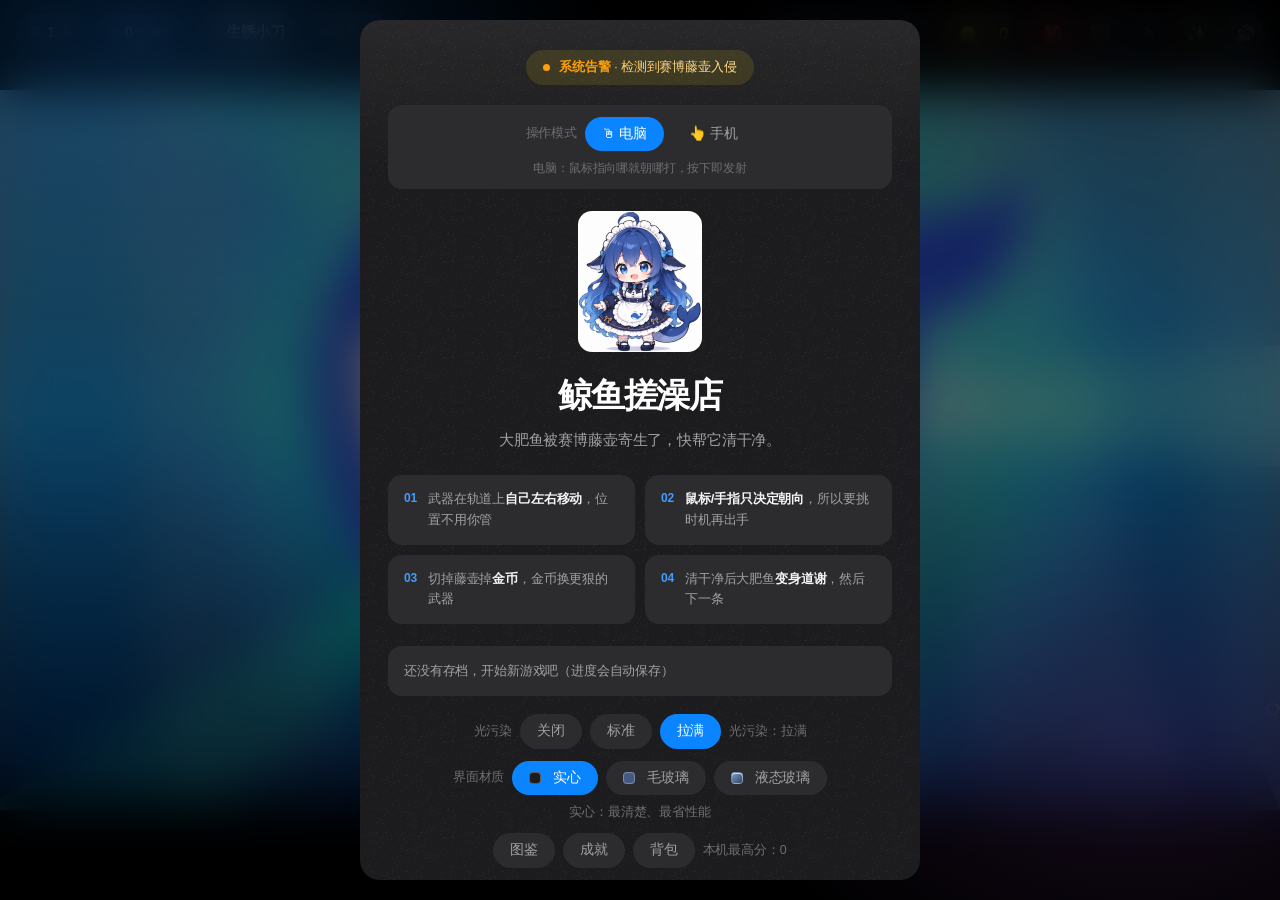
==== commit 12cff5ba: "液态玻璃 ui++" ====
--- a/index.html
+++ b/index.html
@@ -11,13 +11,36 @@
 <div id="app">
   <canvas id="stage"></canvas>
 
+  <!-- 液态玻璃用的 SVG 滤镜（不可见；feDisplacementMap 做真实折射） -->
+  <svg class="lgdefs" aria-hidden="true" focusable="false">
+    <defs>
+      <!-- 主折射：分形噪声 → 平滑 → 位移 -->
+      <filter id="lg-dist" x="-15%" y="-15%" width="130%" height="130%" color-interpolation-filters="sRGB">
+        <feTurbulence type="fractalNoise" baseFrequency="0.0055 0.0055" numOctaves="2" seed="11" result="noise" />
+        <feGaussianBlur in="noise" stdDeviation="3.2" result="softNoise" />
+        <feDisplacementMap in="SourceGraphic" in2="softNoise" scale="26"
+          xChannelSelector="R" yChannelSelector="G" />
+      </filter>
+      <!-- 轻折射：给 HUD 小胶囊用，尺度更小、更省 -->
+      <filter id="lg-dist-sm" x="-20%" y="-20%" width="140%" height="140%" color-interpolation-filters="sRGB">
+        <feTurbulence type="fractalNoise" baseFrequency="0.02 0.02" numOctaves="1" seed="4" result="n2" />
+        <feGaussianBlur in="n2" stdDeviation="2" result="s2" />
+        <feDisplacementMap in="SourceGraphic" in2="s2" scale="7"
+          xChannelSelector="R" yChannelSelector="G" />
+      </filter>
+    </defs>
+  </svg>
+
   <!-- ------------------------------------------------------------------ HUD -->
   <div class="hud">
     <div class="hud-left">
       <div class="pill"><span class="k">第</span><b id="round">1</b><span class="k">关</span></div>
       <div class="pill"><span class="k">剩</span><b id="left">0</b><span class="k">个藤壶</span></div>
       <div class="pill"><span class="k">刀</span><b id="knifeName">生锈小刀</b></div>
-      <div class="pill combo"><b id="combo"></b></div>
+      <div class="pill power" id="powerPill">
+        <span class="k">破坏力</span><b id="power">0</b><i id="powerDelta" class="pdelta"></i>
+      </div>
+      <div class="pill combo"><b id="combo"></b><span id="comboTier" class="ctier"></span></div>
     </div>
     <div class="hud-right">
       <div class="airwrap" title="氧气：用完这轮就结束">
@@ -28,6 +51,7 @@
       <div class="coinbox"><span class="coin">🪙</span><b id="coins">0</b></div>
       <button id="btnDev" class="icobtn hidden" title="开发者控制台（只在 ?dev=1 时出现）">🛠</button>
       <button id="btnBag" class="icobtn" title="背包：查看并切换武器">🎒</button>
+      <button id="btnMat" class="icobtn" title="材质：实心 / 毛玻璃 / 液态玻璃">⬛</button>
       <button id="btnMode" class="icobtn" title="操作模式：PC / 手机">🖱</button>
       <button id="btnFx" class="icobtn" title="光污染模式：点击切换 关闭 / 标准 / 拉满">✨</button>
       <button id="btnSound" class="icobtn" title="音效开关">🔇</button>
@@ -63,6 +87,13 @@
         <button id="btnFxTitle2" class="fxbtn" data-fx="normal">标准</button>
         <button id="btnFxTitle3" class="fxbtn" data-fx="max">拉满</button>
         <span id="fxInfo" class="fxnow">光污染：拉满</span>
+      </div>
+      <div class="matrow">
+        <span class="fxlab">界面材质</span>
+        <button id="btnMat1" class="fxbtn on" data-mat="solid"><i class="matsample s-solid"></i>实心</button>
+        <button id="btnMat2" class="fxbtn" data-mat="glass"><i class="matsample s-glass"></i>毛玻璃</button>
+        <button id="btnMat3" class="fxbtn" data-mat="liquid"><i class="matsample s-liquid"></i>液态玻璃</button>
+        <span id="matInfo" class="fxnow">实心：最清楚、最省性能</span>
       </div>
       <div class="fxrow">
         <button id="btnCodexTitle" class="fxbtn">图鉴</button>
@@ -142,6 +173,9 @@
     </div>
   </div>
 
+  <!-- 一刀多杀播报（三角洲那种干净利落的） -->
+  <div id="mkBadge" class="mkbadge"><b></b><i></i></div>
+
   <!-- 成就 / 收集 弹条 -->
   <div id="toast" class="toast"></div>
 
@@ -235,6 +269,9 @@
 <script src="js/lore.js"></script>
 <script src="js/save.js"></script>
 <script src="js/assets.js"></script>
+<script src="js/weapons.js"></script>
+  <script src="js/gameart.js"></script>
+  <script src="js/juice.js"></script>
 <script src="js/game.js"></script>
 </body>
 </html>
--- a/css/style.css
+++ b/css/style.css
@@ -36,6 +36,7 @@
   --r-xs: 12px;
 
   --ease: cubic-bezier(0.32, 0.72, 0, 1);
+  --noise: url("[data-uri]");
 }
 
 * { box-sizing: border-box; }
@@ -89,10 +90,11 @@
 .hud-left { justify-content: flex-start; }
 .hud-right { justify-content: flex-end; }
 
+/* HUD 默认【不用】backdrop-filter：
+   它贴在一直在动的画面上，模糊要每帧重新合成，是最大的性能负担之一。
+   只有开启「毛玻璃 / 液态玻璃」材质时才上模糊（见文件末尾的材质段）。 */
 .pill, .airwrap, .coinbox, .icobtn {
-  background: var(--glass);
-  backdrop-filter: saturate(180%) blur(20px);
-  -webkit-backdrop-filter: saturate(180%) blur(20px);
+  background: rgba(20, 24, 32, 0.78);
 }
 
 .pill {
@@ -331,6 +333,81 @@
   0% { opacity: 0; transform: scale(0.92); }
   100% { opacity: 1; transform: none; }
 }
+
+/* ==========================================================================
+   正反馈：破坏力 / 连击等级 / 一刀多杀
+   ========================================================================== */
+
+/* 破坏力：涨了就弹一下，旁边飘出涨幅 */
+.pill.power { position: relative; }
+.pill.power.bump { animation: powerbump 0.42s var(--ease); }
+@keyframes powerbump {
+  0% { transform: scale(1); }
+  38% { transform: scale(1.13); }
+  100% { transform: scale(1); }
+}
+.pdelta {
+  font-style: normal;
+  font-size: 11.5px;
+  font-weight: 600;
+  color: var(--ok);
+  margin-left: 5px;
+  font-variant-numeric: tabular-nums;
+}
+.pdelta:empty { display: none; }
+
+/* 连击等级名字（跟着连击数换颜色） */
+.ctier { font-size: 11.5px; font-weight: 600; margin-left: 7px; }
+.ctier:empty { display: none; }
+
+/* 一刀多杀播报：干净、利落、快进快出
+   （三角洲那种感觉：不要圆润卡通，要细、要直、要脆） */
+.mkbadge {
+  position: absolute;
+  left: 50%;
+  top: 36%;
+  z-index: 35;
+  display: none;
+  align-items: baseline;
+  gap: 12px;
+  padding: 7px 20px 7px 14px;
+  border-left: 3px solid var(--accent);
+  background: rgba(0, 0, 0, 0.55);
+  backdrop-filter: blur(10px);
+  -webkit-backdrop-filter: blur(10px);
+  pointer-events: none;
+  font-variant-numeric: tabular-nums;
+  will-change: transform, opacity;
+}
+.mkbadge.show { display: inline-flex; }
+.mkbadge b {
+  font-size: 36px;
+  font-weight: 700;
+  line-height: 1;
+  color: #FFFFFF;
+  letter-spacing: -0.045em;
+}
+.mkbadge i {
+  font-style: normal;
+  font-size: 16px;
+  font-weight: 600;
+  color: var(--accent-2);
+  letter-spacing: 0.5px;
+}
+.mkbadge::after {
+  content: '';
+  position: absolute;
+  left: 0;
+  right: 0;
+  bottom: 0;
+  height: 1px;
+  background: linear-gradient(90deg, var(--accent), transparent);
+}
+
+/* 图鉴：还差几个 / 已集齐 */
+.codexleft { margin-left: 12px; font-size: 12.5px; color: var(--text-3); }
+.codexleft b { color: var(--gold); }
+.codexdone { margin-left: 12px; font-size: 12.5px; font-weight: 600; color: var(--gold); }
 
 /* ==========================================================================
    标题页
@@ -996,3 +1073,392 @@
   }
   button, .fxbtn, .icobtn, .stab { transition: none; }
 }
+
+/* ==========================================================================
+   质感与背景装饰
+   （"没意义"但很有效：让平面不再死平，弹层背后有缓慢流动的光）
+   ========================================================================== */
+
+/* 面板：极淡噪点 + 顶部渐隐高光 */
+.panel::before {
+  content: '';
+  position: absolute;
+  inset: 0;
+  border-radius: inherit;
+  background-image: var(--noise);
+  opacity: 0.55;
+  pointer-events: none;
+  z-index: 0;
+}
+.panel::after {
+  content: '';
+  position: absolute;
+  left: 0;
+  right: 0;
+  top: 0;
+  height: 160px;
+  border-radius: inherit;
+  background: linear-gradient(180deg, rgba(255, 255, 255, 0.055), transparent);
+  pointer-events: none;
+  z-index: 0;
+}
+.panel > * { position: relative; z-index: 1; }
+
+/* 弹层背景：两团缓慢漂移的光斑 */
+.overlay::before {
+  content: '';
+  position: absolute;
+  inset: -25%;
+  pointer-events: none;
+  background:
+    radial-gradient(36% 30% at 24% 20%, rgba(10, 132, 255, 0.18), transparent 68%),
+    radial-gradient(32% 28% at 76% 72%, rgba(191, 90, 242, 0.12), transparent 68%);
+  animation: drift 30s ease-in-out infinite alternate;
+}
+.overlay > * { position: relative; }
+@keyframes drift {
+  0% { transform: translate3d(-2%, -1.5%, 0) scale(1); }
+  100% { transform: translate3d(2.5%, 2%, 0) scale(1.1); }
+}
+
+/* 分段控件：会滑动的指示块（iOS 标志性效果） */
+.shoptabs { position: relative; }
+.shoptabs::before {
+  content: '';
+  position: absolute;
+  top: 3px;
+  bottom: 3px;
+  left: 0;
+  width: var(--seg-w, 0px);
+  border-radius: 9px;
+  background: var(--surface-3);
+  transform: translateX(var(--seg-x, 0px));
+  transition: transform 0.34s var(--ease), width 0.34s var(--ease);
+  pointer-events: none;
+}
+.shoptabs .stab { position: relative; z-index: 1; }
+.shoptabs .stab.on { background: transparent; }
+
+/* 列表按压：iOS 那种按下变暗 */
+.card, .bagrow, .codexcard, .trendrow, .hallrow {
+  -webkit-tap-highlight-color: transparent;
+}
+.card:active, .bagrow[data-equip]:active, .codexcard.clickable:active {
+  background: rgba(255, 255, 255, 0.10);
+  transition: background 0.04s;
+}
+
+/* 金币数字滚动 */
+.coinbox b, .wallet b { display: inline-block; min-width: 1.6em; text-align: right; }
+
+/* 可滚动区域上下渐隐（提示还有内容） */
+.shopscroll { --fade: 18px; }
+
+/* 面板进出：关闭时也来一下（JS 加 .closing） */
+@keyframes panelOut {
+  from { opacity: 1; transform: none; }
+  to { opacity: 0; transform: scale(0.97) translateY(8px); }
+}
+@keyframes overlayOut { from { opacity: 1; } to { opacity: 0; } }
+.overlay.closing { animation: overlayOut 0.16s ease-in forwards; }
+.overlay.closing > .panel { animation: panelOut 0.18s ease-in forwards; }
+
+@media (prefers-reduced-motion: reduce) {
+  .overlay::before { animation: none; }
+  .shoptabs::before { transition: none; }
+}
+
+/* ==========================================================================
+   材质系统：实心 / 毛玻璃 / 液态玻璃
+   默认「实心」保持原来的观感；后两档是可选的。
+
+   ★ 可读性优先原则（玻璃最容易毁掉的就是可读性）：
+     1) 面板永远保留一层"底scrim"（深色渐变），文字不会直接压在花哨背景上
+     2) 玻璃模式下文字加极轻的描边阴影，边界始终清楚
+     3) 面板块的底色不透明度有下限（不低于 0.45），不会糊成一片
+     4) HUD 胶囊贴在游戏画面上，用比面板更高的不透明度
+     5) 浏览器不支持 backdrop-filter 时由 JS 强制回落成实心
+   ========================================================================== */
+
+:root {
+  /* 材质参数：默认实心 */
+  --mat-bg: #1C1C1E;
+  --mat-bg2: rgba(28, 28, 30, 0.98);
+  --mat-blur: 0px;
+  --mat-sat: 100%;
+  --mat-scrim-top: rgba(0, 0, 0, 0);
+  --mat-scrim-bot: rgba(0, 0, 0, 0);
+  --mat-hud-bg: rgba(28, 28, 30, 0.82);
+  --mat-hud-blur: 20px;
+  --mat-text-shadow: none;
+  --mat-border: 0px solid transparent;
+  --mat-inset: none;
+  --mat-outer: none;
+}
+
+/* ---------------- 毛玻璃 ---------------- */
+body.mat-glass {
+  --mat-bg: rgba(28, 28, 30, 0.60);
+  --mat-bg2: rgba(28, 28, 30, 0.60);
+  --mat-blur: 26px;
+  --mat-sat: 180%;
+  /* 关键：底 scrim。深色渐变垫在文字下面，保证对比度 */
+  --mat-scrim-top: rgba(6, 10, 18, 0.30);
+  --mat-scrim-bot: rgba(6, 10, 18, 0.44);
+  --mat-hud-bg: rgba(20, 24, 32, 0.72);
+  --mat-hud-blur: 22px;
+  --mat-text-shadow: 0 1px 2px rgba(0, 0, 0, 0.55);
+  --mat-border: 1px solid rgba(255, 255, 255, 0.12);
+}
+
+/* ---------------- 液态玻璃 ---------------- */
+body.mat-liquid {
+  --mat-bg: rgba(30, 34, 44, 0.46);
+  --mat-bg2: rgba(30, 34, 44, 0.46);
+  --mat-blur: 40px;
+  --mat-sat: 200%;
+  --mat-scrim-top: rgba(6, 10, 18, 0.34);
+  --mat-scrim-bot: rgba(6, 10, 18, 0.48);
+  --mat-hud-bg: rgba(22, 26, 36, 0.62);
+  --mat-hud-blur: 30px;
+  --mat-text-shadow: 0 1px 3px rgba(0, 0, 0, 0.62);
+  --mat-border: 1px solid rgba(255, 255, 255, 0.18);
+  /* 液态玻璃的灵魂：边缘的折射高光 + 内发光 + 悬浮投影 */
+  --mat-inset:
+    inset 0 1px 0 rgba(255, 255, 255, 0.46),
+    inset 0 -1px 0 rgba(255, 255, 255, 0.10),
+    inset 1px 0 0 rgba(255, 255, 255, 0.14),
+    inset -1px 0 0 rgba(255, 255, 255, 0.14),
+    inset 0 0 70px rgba(130, 180, 255, 0.07);
+  --mat-outer: 0 28px 80px rgba(0, 0, 0, 0.58), 0 2px 8px rgba(0, 0, 0, 0.35);
+}
+
+/* ---------------- 把材质套到面板上 ---------------- */
+.panel {
+  background-color: var(--mat-bg);
+  background-image: linear-gradient(180deg, var(--mat-scrim-top), var(--mat-scrim-bot));
+  backdrop-filter: blur(var(--mat-blur)) saturate(var(--mat-sat));
+  -webkit-backdrop-filter: blur(var(--mat-blur)) saturate(var(--mat-sat));
+  border: var(--mat-border);
+  box-shadow: var(--mat-inset), var(--mat-outer);
+  transition: background-color 0.35s var(--ease), backdrop-filter 0.35s var(--ease),
+    box-shadow 0.35s var(--ease), border-color 0.35s var(--ease);
+}
+
+/* 弹层背板：玻璃模式下让游戏画面透出来一点，玻璃才有"折射感" */
+.overlay {
+  transition: background 0.35s var(--ease), backdrop-filter 0.35s var(--ease);
+}
+body.mat-glass .overlay { background: rgba(0, 0, 0, 0.48); backdrop-filter: blur(6px); }
+/* 液态玻璃的背板模糊在下面「液态玻璃：真实折射」那一段统一设置，这里只管背景 */
+body.mat-liquid .overlay { background: rgba(0, 0, 0, 0.30); }
+
+/* HUD 贴在游戏画面上，不透明度要更高，不然数字看不清 */
+body.mat-glass .pill,
+body.mat-glass .airwrap,
+body.mat-glass .coinbox,
+body.mat-glass .icobtn,
+body.mat-liquid .pill,
+body.mat-liquid .airwrap,
+body.mat-liquid .coinbox,
+body.mat-liquid .icobtn {
+  background: var(--mat-hud-bg);
+  backdrop-filter: blur(var(--mat-hud-blur)) saturate(var(--mat-sat));
+  -webkit-backdrop-filter: blur(var(--mat-hud-blur)) saturate(var(--mat-sat));
+  text-shadow: var(--mat-text-shadow);
+  border: var(--mat-border);
+  transition: background 0.35s var(--ease), backdrop-filter 0.35s var(--ease);
+}
+body.mat-liquid .pill,
+body.mat-liquid .airwrap,
+body.mat-liquid .coinbox,
+body.mat-liquid .icobtn {
+  box-shadow: inset 0 1px 0 rgba(255, 255, 255, 0.36), 0 4px 16px rgba(0, 0, 0, 0.35);
+}
+
+/* 弹条同理 */
+body.mat-glass .toastitem,
+body.mat-liquid .toastitem {
+  background: var(--mat-hud-bg);
+  backdrop-filter: blur(var(--mat-hud-blur)) saturate(var(--mat-sat));
+  -webkit-backdrop-filter: blur(var(--mat-hud-blur)) saturate(var(--mat-sat));
+}
+
+/* ★ 可读性：玻璃模式下给文字加极轻的阴影，边界始终清楚 */
+body.mat-glass .panel,
+body.mat-liquid .panel {
+  text-shadow: var(--mat-text-shadow);
+}
+/* 但彩色/高亮文字不再叠加，避免发虚 */
+body.mat-glass .panel .wallet,
+body.mat-liquid .panel .wallet,
+body.mat-glass .panel .pdelta,
+body.mat-liquid .panel .pdelta {
+  text-shadow: none;
+}
+
+/* 液态玻璃：缓慢扫过的高光（"液"的感觉） */
+/* 流光走 transform（合成器动画），不动 background-position（那会触发重绘） */
+@keyframes liquidSheen {
+  0% { transform: translateX(-120%) skewX(-12deg); }
+  100% { transform: translateX(320%) skewX(-12deg); }
+}
+body.mat-liquid .panel::after {
+  content: '';
+  position: absolute;
+  top: 0;
+  bottom: 0;
+  left: 0;
+  width: 45%;
+  border-radius: inherit;
+  pointer-events: none;
+  z-index: 0;
+  background: linear-gradient(100deg,
+    transparent 0%,
+    rgba(255, 255, 255, 0.09) 38%,
+    rgba(255, 255, 255, 0.15) 50%,
+    rgba(255, 255, 255, 0.09) 62%,
+    transparent 100%);
+  will-change: transform;
+  animation: liquidSheen 8.5s linear infinite;
+}
+/* 玻璃模式保留原来的顶部渐隐高光（液态用流光代替） */
+body.mat-glass .panel::after {
+  background: linear-gradient(180deg, rgba(255, 255, 255, 0.07), transparent);
+  height: 160px;
+  animation: none;
+  background-size: auto;
+}
+
+/* 液态玻璃：面板外圈再加一层柔光（像镜片边缘的辉光） */
+body.mat-liquid .panel {
+  position: relative;
+}
+body.mat-liquid .panel::before {
+  box-shadow: inset 0 0 0 1px rgba(255, 255, 255, 0.06);
+}
+
+/* ---------------- 液态玻璃：真实折射 ---------------- */
+.lgdefs {
+  position: absolute;
+  width: 0;
+  height: 0;
+  overflow: hidden;
+  pointer-events: none;
+}
+
+/* 分工：
+     弹层背板 → 普通模糊（全屏，面积大，不用滤镜，便宜）
+     面板本体 → 液态玻璃折射（就是商店 / 图鉴 / 背包这些"一块玻璃"）
+     按钮胶囊 → 轻折射（面积小，用 lg-dist-sm） */
+
+/* 全屏背板：只模糊，不折射 */
+body.mat-liquid .overlay {
+  backdrop-filter: blur(4px) saturate(170%);
+  -webkit-backdrop-filter: blur(4px) saturate(170%);
+}
+
+/* 面板：先给普通模糊做兜底，再给带 url() 的折射版本 */
+body.mat-liquid .panel {
+  backdrop-filter: blur(30px) saturate(190%);
+  -webkit-backdrop-filter: blur(30px) saturate(190%);
+}
+body.mat-liquid.lg-refract .panel {
+  backdrop-filter: url(#lg-dist) blur(30px) saturate(190%);
+  -webkit-backdrop-filter: url(#lg-dist) blur(30px) saturate(190%);
+}
+
+/* 按钮和胶囊：轻折射。
+   只挑"主要控件"，不给每张卡片的按钮都上，免得几百个元素一起做滤镜。 */
+body.mat-liquid.lg-refract button.primary,
+body.mat-liquid.lg-refract button.ghost,
+body.mat-liquid.lg-refract .fxbtn,
+body.mat-liquid.lg-refract .stab,
+body.mat-liquid.lg-refract .wallet {
+  backdrop-filter: url(#lg-dist-sm) blur(10px) saturate(180%);
+  -webkit-backdrop-filter: url(#lg-dist-sm) blur(10px) saturate(180%);
+}
+/* HUD 贴在一直在动的画面上，用轻折射 + 较高不透明度，兼顾成本和可读性 */
+body.mat-liquid.lg-refract .pill,
+body.mat-liquid.lg-refract .airwrap,
+body.mat-liquid.lg-refract .coinbox,
+body.mat-liquid.lg-refract .icobtn {
+  backdrop-filter: url(#lg-dist-sm) blur(16px) saturate(180%);
+  -webkit-backdrop-filter: url(#lg-dist-sm) blur(16px) saturate(180%);
+}
+
+/* 玻璃边缘的折射亮边：用 conic 渐变描边模拟光在玻璃边缘的弯折 */
+body.mat-liquid .panel {
+  border: 1px solid transparent;
+  background-clip: padding-box;
+  position: relative;
+}
+body.mat-liquid .panel > .edge,
+body.mat-glass .panel > .edge { display: none; }
+
+/* 更讲究的边缘高光：左上最亮，右下最暗，侧面各有一点 */
+body.mat-liquid .panel {
+  box-shadow:
+    inset 0 1.5px 0 rgba(255, 255, 255, 0.50),
+    inset 1.5px 0 0 rgba(255, 255, 255, 0.16),
+    inset -1.5px 0 0 rgba(255, 255, 255, 0.16),
+    inset 0 -1.5px 0 rgba(255, 255, 255, 0.12),
+    inset 0 0 60px rgba(140, 190, 255, 0.06),
+    0 30px 90px rgba(0, 0, 0, 0.60),
+    0 0 0 1px rgba(255, 255, 255, 0.10);
+}
+
+/* 色散：极轻的冷暖错位，像棱镜边缘（几乎看不见，但"高级"就藏在这种地方） */
+body.mat-liquid .panel::before {
+  box-shadow:
+    inset 1px 1px 0 rgba(150, 220, 255, 0.16),
+    inset -1px -1px 0 rgba(255, 180, 220, 0.10);
+}
+
+/* 材质选择按钮 */
+.matrow {
+  display: flex;
+  align-items: center;
+  justify-content: center;
+  flex-wrap: wrap;
+  gap: 8px;
+  margin: 12px 0;
+}
+.matsample {
+  display: inline-block;
+  width: 12px;
+  height: 12px;
+  border-radius: 4px;
+  margin-right: 6px;
+  vertical-align: -1px;
+  border: 1px solid rgba(255, 255, 255, 0.28);
+}
+.matsample.s-solid { background: #1C1C1E; }
+.matsample.s-glass { background: rgba(90, 130, 200, 0.55); backdrop-filter: blur(4px); }
+.matsample.s-liquid {
+  background: linear-gradient(140deg, rgba(150, 200, 255, 0.75), rgba(60, 90, 150, 0.5));
+  box-shadow: inset 0 1px 0 rgba(255, 255, 255, 0.7);
+}
+
+/* 低性能时自动退回实心（JS 加 .no-glass） */
+body.no-glass {
+  --mat-bg: #1C1C1E;
+  --mat-blur: 0px;
+  --mat-scrim-top: rgba(0, 0, 0, 0);
+  --mat-scrim-bot: rgba(0, 0, 0, 0);
+}
+body.no-glass .panel,
+body.no-glass .overlay,
+body.no-glass .pill,
+body.no-glass .airwrap,
+body.no-glass .coinbox,
+body.no-glass .icobtn,
+body.no-glass .toastitem {
+  backdrop-filter: none !important;
+  -webkit-backdrop-filter: none !important;
+}
+body.no-glass .panel::after { animation: none; }
+
+@media (prefers-reduced-motion: reduce) {
+  body.mat-liquid .panel::after { animation: none; }
+}
